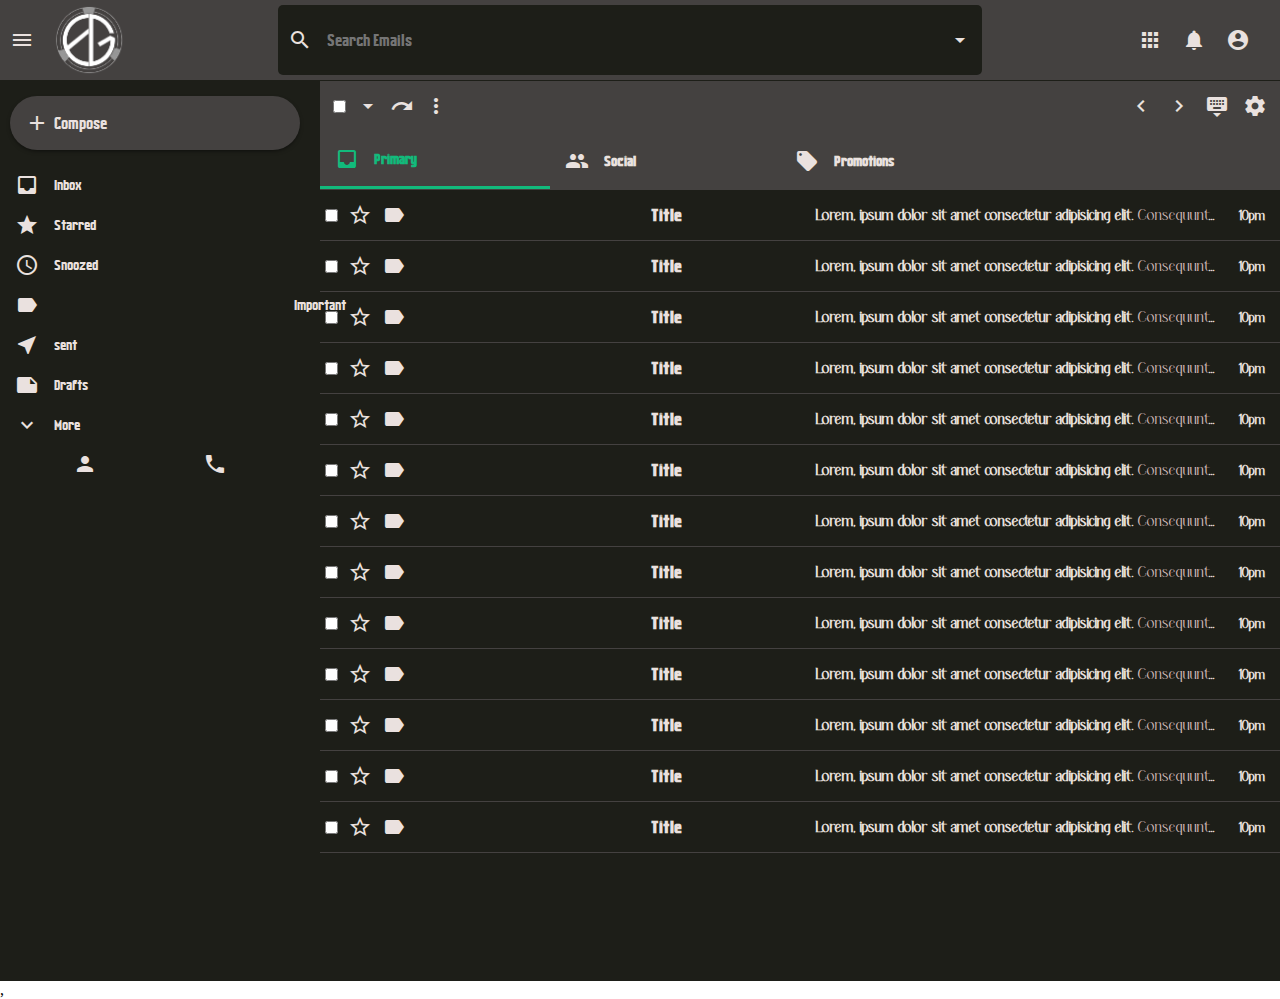
==== Email/index.html @ f1b2dd72 "Added all files" ====
<!DOCTYPE html>
<html lang="en">
<head>
    <meta charset="UTF-8">
    <meta name="viewport" content="width=device-width, initial-scale=1.0">
    <title>EG - Inbox</title>
    <link href="https://fonts.googleapis.com/icon?family=Material+Icons" rel="stylesheet">
    <link rel="stylesheet" href="./assets/css/style.css">
    <link rel="apple-touch-icon" sizes="180x180" href="./assets/img/apple-touch-icon.png">
    <link rel="icon" type="image/png" sizes="32x32" href="./assets/img//favicon-32x32.png">
    <link rel="icon" type="image/png" sizes="16x16" href="./assets/img//favicon-16x16.png">
    <link rel="manifest" href="./assets/img//site.webmanifest">
</head>
<body>
    <!-- Header Starts -->
    <div class="header">
        <div class="header_left">
            <span class="material-icons"> menu </span>
            <img src="./assets/img/logo-test.png" alt=""> 

        </div>
        <div class="header_middle">
            <span class="material-icons"> search </span>
            <input type="text" placeholder="Search Emails">
            <span class="material-icons"> arrow_drop_down </span>
        </div>
        <div class="header_right">
            <span class="material-icons"> apps </span>
            <span class="material-icons"> notifications </span>
            <span class="material-icons"> account_circle </span>
        </div>
    </div>
    <!-- Header Ends -->

    <!-- Main Body Starts-->
    <div class="main_body">
        <!-- Sidebar Starts -->
        <div class="sidebar">
            <buttton class="sidebar_compose"><span class="material-icons">add</span>compose</buttton>
            <div class="sidebarOption sidebarOption_active">
                <span class="material-icons">inbox</span>
                <h3>Inbox</h3>
            </div>
            <div class="sidebarOption sidebarOption">
                <span class="material-icons">star</span>
                <h3>Starred</h3>
            </div>
            <div class="sidebarOption sidebarOption">
                <span class="material-icons">access_time</span>
                <h3>Snoozed</h3>
            </div>
            <div class="sidebarOption sidebarOption">
                <span class="material-icons">label_important</span>
                <h3>Important</h3>
            </div>
            <div class="sidebarOption sidebarOption">
                <span class="material-icons">near_me</span>
                <h3>sent</h3>
            </div>
            <div class="sidebarOption sidebarOption">
                <span class="material-icons">note</span>
                <h3>Drafts</h3>
            </div>
            <div class="sidebarOption sidebarOption">
                <span class="material-icons">expand_more</span>
                <h3>More</h3>
            </div>
            <div class="sidebar_footer">
                <div class="sidebar_footerIcons">
                    <span class="material-icons">person</span>
                    <span class="material-icons">duo</span>
                    <span class="material-icons">phone</span>
                </div>
            </div>
        </div>

        <!-- Sidebar Ends -->

        <!-- Email List Starts -->
        <div class="emailList">
            <!-- Settings Starts -->
                <div class="emailList_settings">
                    <div class="emailList_settingsLeft">
                        <input type="checkbox">
                        <span class="material-icons"> arrow_drop_down </span>
                        <span class="material-icons"> redo </span>
                        <span class="material-icons"> more_vert </span>
                    </div>
                    <div class="emailList_settingsRight">
                        <span class="material-icons"> chevron_left </span>
                        <span class="material-icons"> chevron_right </span>
                        <span class="material-icons"> keyboard_hide </span>
                        <span class="material-icons"> settings </span>
                    </div>
                </div>
            <!-- Settings Ends -->
            <!-- Section Starts -->
        <div class="emailList_sections">
            <div class="section section_selected">
                <span class="material-icons "> inbox </span>
                <h4>Primary</h4>
            </div>
            <div class="section ">
                <span class="material-icons"> people </span>
                <h4>Social</h4>
            </div>
            <div class="section ">
                <span class="material-icons"> local_offer </span>
                <h4>Promotions</h4>
            </div>
        </div>
        <!-- Section Ends-->

        <!-- Email List Starts -->
        <div class="emailList_list">
            <div class="emailRow">
                
                <div class="emailRow_options">
                    <input type="checkbox" name="" id="">
                    <span class="material-icons"> star_border </span>
                    <span class="material-icons"> label_important </span>
                </div>
                <h3 class="emailRow_title welcome">Title</h3>

                <div class="emailRow_message">
                    <h4>Lorem, ipsum dolor sit amet consectetur adipisicing elit. <span class="emailRow_desc">
                        Consequuntur quos ipsa nihil non, voluptatem quasi quam sed voluptas magni explicabo nemo inventore debitis soluta temporibus, saepe, fugit iste similique? Ipsa?
                    </span></h4>
                </div>

                <p class="emailRow_time">10pm</p>
            </div>
            <div class="emailRow">
                <div class="emailRow_options">
                    <input type="checkbox" name="" id="">
                    <span class="material-icons"> star_border </span>
                    <span class="material-icons"> label_important </span>
                </div>
                <h3 class="emailRow_title">Title</h3>

                <div class="emailRow_message">
                    <h4>Lorem, ipsum dolor sit amet consectetur adipisicing elit. <span class="emailRow_desc">
                        Consequuntur quos ipsa nihil non, voluptatem quasi quam sed voluptas magni explicabo nemo inventore debitis soluta temporibus, saepe, fugit iste similique? Ipsa?
                    </span></h4>
                </div>

                <p class="emailRow_time">10pm</p>
            </div>
            <div class="emailRow">
                <div class="emailRow_options">
                    <input type="checkbox" name="" id="">
                    <span class="material-icons"> star_border </span>
                    <span class="material-icons"> label_important </span>
                </div>
                <h3 class="emailRow_title">Title</h3>

                <div class="emailRow_message">
                    <h4>Lorem, ipsum dolor sit amet consectetur adipisicing elit. <span class="emailRow_desc">
                        Consequuntur quos ipsa nihil non, voluptatem quasi quam sed voluptas magni explicabo nemo inventore debitis soluta temporibus, saepe, fugit iste similique? Ipsa?
                    </span></h4>
                </div>

                <p class="emailRow_time">10pm</p>
            </div>
            <div class="emailRow">
                <div class="emailRow_options">
                    <input type="checkbox" name="" id="">
                    <span class="material-icons"> star_border </span>
                    <span class="material-icons"> label_important </span>
                </div>
                <h3 class="emailRow_title">Title</h3>

                <div class="emailRow_message">
                    <h4>Lorem, ipsum dolor sit amet consectetur adipisicing elit. <span class="emailRow_desc">
                        Consequuntur quos ipsa nihil non, voluptatem quasi quam sed voluptas magni explicabo nemo inventore debitis soluta temporibus, saepe, fugit iste similique? Ipsa?
                    </span></h4>
                </div>

                <p class="emailRow_time">10pm</p>
            </div>
            <div class="emailRow">
                <div class="emailRow_options">
                    <input type="checkbox" name="" id="">
                    <span class="material-icons"> star_border </span>
                    <span class="material-icons"> label_important </span>
                </div>
                <h3 class="emailRow_title">Title</h3>

                <div class="emailRow_message">
                    <h4>Lorem, ipsum dolor sit amet consectetur adipisicing elit. <span class="emailRow_desc">
                        Consequuntur quos ipsa nihil non, voluptatem quasi quam sed voluptas magni explicabo nemo inventore debitis soluta temporibus, saepe, fugit iste similique? Ipsa?
                    </span></h4>
                </div>

                <p class="emailRow_time">10pm</p>
            </div>
            <div class="emailRow">
                <div class="emailRow_options">
                    <input type="checkbox" name="" id="">
                    <span class="material-icons"> star_border </span>
                    <span class="material-icons"> label_important </span>
                </div>
                <h3 class="emailRow_title">Title</h3>

                <div class="emailRow_message">
                    <h4>Lorem, ipsum dolor sit amet consectetur adipisicing elit. <span class="emailRow_desc">
                        Consequuntur quos ipsa nihil non, voluptatem quasi quam sed voluptas magni explicabo nemo inventore debitis soluta temporibus, saepe, fugit iste similique? Ipsa?
                    </span></h4>
                </div>

                <p class="emailRow_time">10pm</p>
            </div>
            <div class="emailRow">
                <div class="emailRow_options">
                    <input type="checkbox" name="" id="">
                    <span class="material-icons"> star_border </span>
                    <span class="material-icons"> label_important </span>
                </div>
                <h3 class="emailRow_title">Title</h3>

                <div class="emailRow_message">
                    <h4>Lorem, ipsum dolor sit amet consectetur adipisicing elit. <span class="emailRow_desc">
                        Consequuntur quos ipsa nihil non, voluptatem quasi quam sed voluptas magni explicabo nemo inventore debitis soluta temporibus, saepe, fugit iste similique? Ipsa?
                    </span></h4>
                </div>

                <p class="emailRow_time">10pm</p>
            </div>
            <div class="emailRow">
                <div class="emailRow_options">
                    <input type="checkbox" name="" id="">
                    <span class="material-icons"> star_border </span>
                    <span class="material-icons"> label_important </span>
                </div>
                <h3 class="emailRow_title">Title</h3>

                <div class="emailRow_message">
                    <h4>Lorem, ipsum dolor sit amet consectetur adipisicing elit. <span class="emailRow_desc">
                        Consequuntur quos ipsa nihil non, voluptatem quasi quam sed voluptas magni explicabo nemo inventore debitis soluta temporibus, saepe, fugit iste similique? Ipsa?
                    </span></h4>
                </div>

                <p class="emailRow_time">10pm</p>
            </div>
            <div class="emailRow">
                <div class="emailRow_options">
                    <input type="checkbox" name="" id="">
                    <span class="material-icons"> star_border </span>
                    <span class="material-icons"> label_important </span>
                </div>
                <h3 class="emailRow_title">Title</h3>

                <div class="emailRow_message">
                    <h4>Lorem, ipsum dolor sit amet consectetur adipisicing elit. <span class="emailRow_desc">
                        Consequuntur quos ipsa nihil non, voluptatem quasi quam sed voluptas magni explicabo nemo inventore debitis soluta temporibus, saepe, fugit iste similique? Ipsa?
                    </span></h4>
                </div>

                <p class="emailRow_time">10pm</p>
            </div>
            <div class="emailRow">
                <div class="emailRow_options">
                    <input type="checkbox" name="" id="">
                    <span class="material-icons"> star_border </span>
                    <span class="material-icons"> label_important </span>
                </div>
                <h3 class="emailRow_title">Title</h3>

                <div class="emailRow_message">
                    <h4>Lorem, ipsum dolor sit amet consectetur adipisicing elit. <span class="emailRow_desc">
                        Consequuntur quos ipsa nihil non, voluptatem quasi quam sed voluptas magni explicabo nemo inventore debitis soluta temporibus, saepe, fugit iste similique? Ipsa?
                    </span></h4>
                </div>

                <p class="emailRow_time">10pm</p>
            </div>
            <div class="emailRow">
                <div class="emailRow_options">
                    <input type="checkbox" name="" id="">
                    <span class="material-icons"> star_border </span>
                    <span class="material-icons"> label_important </span>
                </div>
                <h3 class="emailRow_title">Title</h3>

                <div class="emailRow_message">
                    <h4>Lorem, ipsum dolor sit amet consectetur adipisicing elit. <span class="emailRow_desc">
                        Consequuntur quos ipsa nihil non, voluptatem quasi quam sed voluptas magni explicabo nemo inventore debitis soluta temporibus, saepe, fugit iste similique? Ipsa?
                    </span></h4>
                </div>

                <p class="emailRow_time">10pm</p>
            </div>
            <div class="emailRow">
                <div class="emailRow_options">
                    <input type="checkbox" name="" id="">
                    <span class="material-icons"> star_border </span>
                    <span class="material-icons"> label_important </span>
                </div>
                <h3 class="emailRow_title">Title</h3>

                <div class="emailRow_message">
                    <h4>Lorem, ipsum dolor sit amet consectetur adipisicing elit. <span class="emailRow_desc">
                        Consequuntur quos ipsa nihil non, voluptatem quasi quam sed voluptas magni explicabo nemo inventore debitis soluta temporibus, saepe, fugit iste similique? Ipsa?
                    </span></h4>
                </div>

                <p class="emailRow_time">10pm</p>
            </div>
            <div class="emailRow">
                <div class="emailRow_options">
                    <input type="checkbox" name="" id="">
                    <span class="material-icons"> star_border </span>
                    <span class="material-icons"> label_important </span>
                </div>
                <h3 class="emailRow_title">Title</h3>

                <div class="emailRow_message">
                    <h4>Lorem, ipsum dolor sit amet consectetur adipisicing elit. <span class="emailRow_desc">
                        Consequuntur quos ipsa nihil non, voluptatem quasi quam sed voluptas magni explicabo nemo inventore debitis soluta temporibus, saepe, fugit iste similique? Ipsa?
                    </span></h4>
                </div>

                <p class="emailRow_time">10pm</p>
            </div>
        </div>
        <div class="welcome_email hidden">
            <div class="emailRow_optionsopen">
                <a href="./index.html"><span class="material-icons" > chevron_left </span></a>
                <span class="material-icons"> report </span>
                <span class="material-icons"> delete </span>
                <span class="border"> | </span>
                <span class="material-icons"> mark_email_unread </span>
                <span class="material-icons"> schedule </span>
                <span class="material-icons"> add_task </span>
                <span class="border"> | </span>
                <span class="material-icons"> drive_file_move </span>
                <span class="material-icons"> label </span>
                <span class="material-icons"> more_vert </span>
            </div>
            <div class="email_body">
                <div class="emailer">
                    <img src="./assets/img/logo-test.png" alt="" class="emailer_img">
                    <h2 class="emailer_name"> Iman Jeppesen </h2>
                    <p class="emailer_email">ij@edensgate.co.uk</p>
                </div>
                <h1 class="email_title">Welcome to the team!</h1>
                <p class="email_text">Hey new guy! <br><br>
                    Just wanted to personally invite you to the Edens Gate team, I'm Iman, Co-CEO of Edens Gate. <br>
                    I'm sure you'll do well in your new position here with the sales team, thats all, good luck!
                </p>
                
    
            </div>
        </div>
        
        <!-- Email List Ends -->
        </div>
        
        
        <!-- Email List Endss -->
    </div>
    <!-- Main Body Ends -->
</body>

,<script src="./assets/js/script.js"></script>
</html>
---- Email/assets/css/style.css ----
@font-face {
    font-family: Feedback;
    src: url(../fonts/FeedBackdafon.otf);
}

@font-face {
    font-family: Cubadak;
    src: url(../fonts/Cubadak.ttf);
}

p {
    font-family: Cubadak;
}

h1 {
    font-family: Feedback;
}

* {
    margin: 0;
    padding: 0;
}

/*  Header */
.header_left img {
    object-fit: contain;
    height: 80px;
    margin-left: 5px;
}

.header {
    display: flex;
    align-items: center;
    justify-content: space-between;
    border-bottom: 1px solid #1D1E18;
    background-color: #444140;
}

.header_left {
    display: flex;
    align-items: center;
}

.header_left span {
    padding: 10px;
    cursor: pointer;
}

.header_middle {
    display: flex;
    flex: 0.7;
    align-items: center;
    background-color: #1D1E18;
    padding: 10px;
    border-radius: 5px;
}

.material-icons {
    color: #EAE1DF;
}

.header_middle input {
    border: none;
    width: 100%;
    padding: 10px;
    outline: none;
    font-size: medium;
    background-color: transparent;
    font-family: Cubadak;
}

.header_right {
    display: flex;
    padding-right: 20px;
}

.header_right span {
    padding: 10px;
    cursor: pointer;
}
/* Header Ends */
/* Sidebar */
.sidebar {
    flex: 0.3;
    max-width: 300px;
    padding-right: 20px;
    font-family: Cubadak;
}

.sidebar_compose {
    margin-top: 15px;
    margin-left: 10px;
    margin-bottom: 15px;
    text-transform: capitalize;
    color: #EAE1DF;
    padding: 15px;
    border-radius: 30px;
    background-color: #444140;
    display: flex;
    align-items: center;
    cursor: pointer;
    outline: none;
    border: none;
    box-shadow: 0px 2px 5px -2px rgba(0, 0, 0, .75);
}

.sidebar_compose span {
    margin-right: 5px;
}

.sidebarOption {
    display: flex;
    align-items: center;
    height: 40px;
    padding: 0px 10px;
    border-top-right-radius: 20px;
    border-bottom-right-radius: 20px;
    cursor: pointer;
    color: #EAE1DF;
}

.sidebarOption .material-icons {
    padding: 5px;
}

.sidebarOption h3 {
    flex: 1;
    margin-left: 10px;
    font-size: 14px;
    font-weight: 400;
}

.sidebarOption:hover,
.sidebarOption:hover h3,
.sidebarOption:hover .material-icons,
.sidebarOption_active,
.sidebarOption_active h3,
.sidebarOption_active .material-icons,
{
    background-color: #444140;
    color: #12BA7C;
    font-weight: 800;
}

.sidebar_footer {
    display: flex;
    justify-content: center;
}

.sidebar_footerIcons .material-icons {
    margin: 7px;
    cursor: pointer;
}

/* main body */
.main_body {
    display: flex;
    height: 100vh;
    background-color: #1D1E18;
}

body {
    height: 100vh;
    overflow-y: hidden;
}

/* email list */
.emailList {
    flex: 1;
    overflow: scroll;
    position: relative;
}

.emailList_settings {
    position: sticky;
    top: 0;
    display: flex;
    justify-content: space-between;
    border-bottom: 1px solid #444140;
    background-color: #444140;
    z-index: 999;
    padding: 8px;
}

.emailList_settingsLeft {
    display: flex;
    align-items: center;
}

.emailList_settings .material-icons {
    margin: 5px;
    cursor: pointer;
}

.section {
    display: flex;
    align-items: center;
    border-bottom-width: 2px;
    padding: 15px;
    min-width: 200px;
    cursor: pointer;
    color: #EAE1DF;
    border-width: 0;
    font-family: Cubadak;
}

.emailList_sections {
    position: sticky;
    top: 0;
    display: flex;
    background-color: #444140;
    border-bottom: #444140;
    border-bottom: 1px solid #444140;
    z-index: 999;
}

.section_selected {
    background-color: #444140;
    border-width: 3px;
    color: #12BA7C;
    border-bottom: 3px solid #12BA7C;
}

.section_selected .material-icons {
    color: #12BA7C;
}

.section:hover {
    background-color: #1D1E18;
    border-width: 3px;
}

.section h4 {
    font-size: 14px;
    margin-left: 15px;
}

.emailRow_options {
    display: flex;
    align-items: center;
}

.emailRow_options .material-icons, input {
    margin: 5px;
}

.emailRow {
    display: flex;
    align-items: center;
    height: 50px;
    border-bottom: 1px solid #444140;
    cursor: pointer;
    z-index: 999;

}

.emailRow:hover {
    border-top: 1px solid #444140;
    box-shadow: 0 4px 4px -2px rgba(0, 0, 0, .24);
}

.emailRow_message {
    display: flex;
    flex: .8;
    align-items: center;
    font-size: 17px;
    color: #EAE1DF;
    font-family: Feedback;
}

.emailRow_message h4 {
    width: 400px;
    white-space: nowrap;
    overflow: hidden;
    text-overflow: ellipsis;
    padding-left: 5px;
    padding-right: 5px;
    color: #EAE1DF;
    font-family: Feedback;
}

.emailRow_title {
    font-size: 17px;
    flex: .3;
    color: #EAE1DF;
    font-family: Cubadak;
}

.emailRow_time {
    padding-right: 15px;
    font-size: 15px;
    font-weight: bold;
    color: #EAE1DF;
    font-family: Feedback;
}

.emailRow_desc {
    font-weight: 400;
    color: #D1BBB9;
}

.emailRow_optionsopen .material-icons {
    padding-left: 40px;
    color: #EAE1DF;
}

.emailRow_optionsopen .border {
    padding-left: 40px;
    color: #EAE1DF;
    font-size: 25px;
    opacity: 50%;
}

.emailRow_optionsopen .material-icons:hover {
    color: #12BA7C;
    cursor: pointer;
}


.emailRow_optionsopen {
    display: flex;
    align-items: center;
    height: 50px;
    border: 1px solid #1D1E18;
    background-color: #1D1E18;
    border-radius: 10px;
    z-index: 999;
    overflow: hidden;
    max-width: 99%;
}

.email_body {
    align-items: center;
    align-content: center;
    min-height: 500px;
    max-width: 99%;
    max-height: 1500px;
    border: 1px solid #1D1E18;
    background-color: #1d1e18bb;
    border-radius: 10px;
    z-index: 999;
    color: #EAE1DF;
}

.email_title {
    font-size: 50px;
    font-family: Cubadak;
    padding-left: 20px;
    padding-bottom: 30px;
    padding-top: 20px;
}

.email_text {
    font-family: Feedback;
    font-size: 25px;
    padding-left: 20px;
    padding-bottom: 20px;
    
}

.emailer {
    align-items: center;
    display: flex;
    border: 1px solid #444140;
    background-color: #44414050;
    width: fit-content;
    border-radius: 20px;
    padding-left: 10px;
    padding-right: 10px;
}

.emailer_email {
    padding-left: 10px;
    padding-top: 2px;
}

.emailer_img {
    width: 50px;
}

.hidden {
    display: none;
}

.welcome {
    opacity: 1;
}
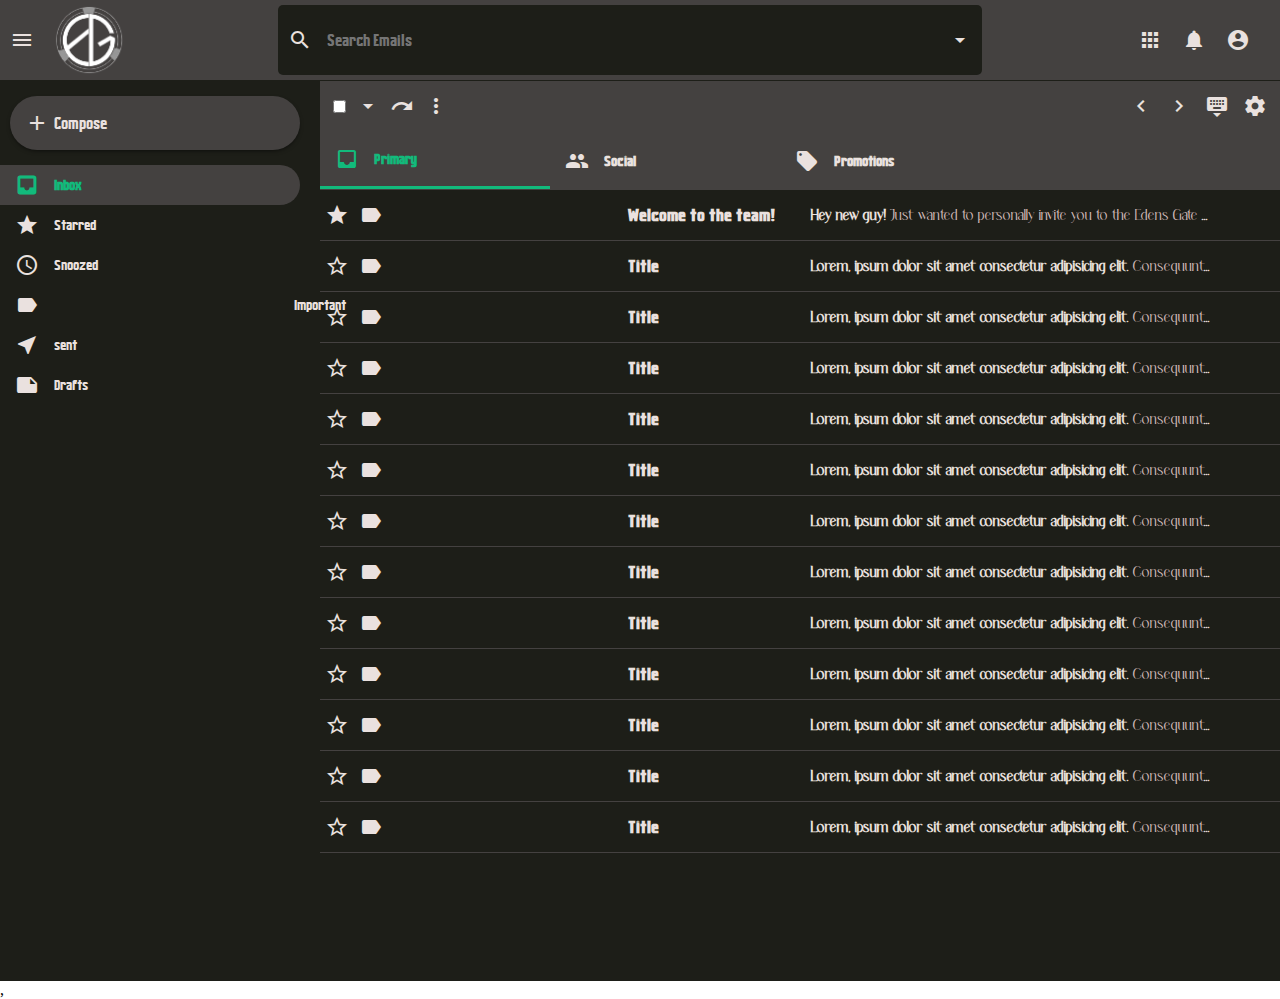
==== commit c4a61569: "Email overhaul with emails and tags functioning" ====
--- a/Email/index.html
+++ b/Email/index.html
@@ -37,40 +37,29 @@
         <!-- Sidebar Starts -->
         <div class="sidebar">
             <buttton class="sidebar_compose"><span class="material-icons">add</span>compose</buttton>
-            <div class="sidebarOption sidebarOption_active">
+            <div class="sidebarOption sidebarOption_active sidebarInbox">
                 <span class="material-icons">inbox</span>
                 <h3>Inbox</h3>
             </div>
-            <div class="sidebarOption sidebarOption">
+            <div class="sidebarOption sidebarOption sidebarStarred">
                 <span class="material-icons">star</span>
                 <h3>Starred</h3>
             </div>
-            <div class="sidebarOption sidebarOption">
+            <div class="sidebarOption sidebarOption sidebarSnoozed">
                 <span class="material-icons">access_time</span>
                 <h3>Snoozed</h3>
             </div>
-            <div class="sidebarOption sidebarOption">
+            <div class="sidebarOption sidebarOption sidebarImportant">
                 <span class="material-icons">label_important</span>
                 <h3>Important</h3>
             </div>
-            <div class="sidebarOption sidebarOption">
+            <div class="sidebarOption sidebarOption sidebarSent">
                 <span class="material-icons">near_me</span>
                 <h3>sent</h3>
             </div>
-            <div class="sidebarOption sidebarOption">
+            <div class="sidebarOption sidebarOption sidebarDrafts">
                 <span class="material-icons">note</span>
                 <h3>Drafts</h3>
-            </div>
-            <div class="sidebarOption sidebarOption">
-                <span class="material-icons">expand_more</span>
-                <h3>More</h3>
-            </div>
-            <div class="sidebar_footer">
-                <div class="sidebar_footerIcons">
-                    <span class="material-icons">person</span>
-                    <span class="material-icons">duo</span>
-                    <span class="material-icons">phone</span>
-                </div>
             </div>
         </div>
 
@@ -113,217 +102,191 @@
 
         <!-- Email List Starts -->
         <div class="emailList_list">
-            <div class="emailRow">
+            <div class="emailRow welcome important starred">
                 
                 <div class="emailRow_options">
-                    <input type="checkbox" name="" id="">
-                    <span class="material-icons"> star_border </span>
-                    <span class="material-icons"> label_important </span>
-                </div>
-                <h3 class="emailRow_title welcome">Title</h3>
-
-                <div class="emailRow_message">
-                    <h4>Lorem, ipsum dolor sit amet consectetur adipisicing elit. <span class="emailRow_desc">
-                        Consequuntur quos ipsa nihil non, voluptatem quasi quam sed voluptas magni explicabo nemo inventore debitis soluta temporibus, saepe, fugit iste similique? Ipsa?
-                    </span></h4>
-                </div>
-
-                <p class="emailRow_time">10pm</p>
-            </div>
-            <div class="emailRow">
-                <div class="emailRow_options">
-                    <input type="checkbox" name="" id="">
-                    <span class="material-icons"> star_border </span>
-                    <span class="material-icons"> label_important </span>
-                </div>
-                <h3 class="emailRow_title">Title</h3>
-
-                <div class="emailRow_message">
-                    <h4>Lorem, ipsum dolor sit amet consectetur adipisicing elit. <span class="emailRow_desc">
-                        Consequuntur quos ipsa nihil non, voluptatem quasi quam sed voluptas magni explicabo nemo inventore debitis soluta temporibus, saepe, fugit iste similique? Ipsa?
-                    </span></h4>
-                </div>
-
-                <p class="emailRow_time">10pm</p>
-            </div>
-            <div class="emailRow">
-                <div class="emailRow_options">
-                    <input type="checkbox" name="" id="">
-                    <span class="material-icons"> star_border </span>
-                    <span class="material-icons"> label_important </span>
-                </div>
-                <h3 class="emailRow_title">Title</h3>
-
-                <div class="emailRow_message">
-                    <h4>Lorem, ipsum dolor sit amet consectetur adipisicing elit. <span class="emailRow_desc">
-                        Consequuntur quos ipsa nihil non, voluptatem quasi quam sed voluptas magni explicabo nemo inventore debitis soluta temporibus, saepe, fugit iste similique? Ipsa?
-                    </span></h4>
-                </div>
-
-                <p class="emailRow_time">10pm</p>
-            </div>
-            <div class="emailRow">
-                <div class="emailRow_options">
-                    <input type="checkbox" name="" id="">
-                    <span class="material-icons"> star_border </span>
-                    <span class="material-icons"> label_important </span>
-                </div>
-                <h3 class="emailRow_title">Title</h3>
-
-                <div class="emailRow_message">
-                    <h4>Lorem, ipsum dolor sit amet consectetur adipisicing elit. <span class="emailRow_desc">
-                        Consequuntur quos ipsa nihil non, voluptatem quasi quam sed voluptas magni explicabo nemo inventore debitis soluta temporibus, saepe, fugit iste similique? Ipsa?
-                    </span></h4>
-                </div>
-
-                <p class="emailRow_time">10pm</p>
-            </div>
-            <div class="emailRow">
-                <div class="emailRow_options">
-                    <input type="checkbox" name="" id="">
-                    <span class="material-icons"> star_border </span>
-                    <span class="material-icons"> label_important </span>
-                </div>
-                <h3 class="emailRow_title">Title</h3>
-
-                <div class="emailRow_message">
-                    <h4>Lorem, ipsum dolor sit amet consectetur adipisicing elit. <span class="emailRow_desc">
-                        Consequuntur quos ipsa nihil non, voluptatem quasi quam sed voluptas magni explicabo nemo inventore debitis soluta temporibus, saepe, fugit iste similique? Ipsa?
-                    </span></h4>
-                </div>
-
-                <p class="emailRow_time">10pm</p>
-            </div>
-            <div class="emailRow">
-                <div class="emailRow_options">
-                    <input type="checkbox" name="" id="">
-                    <span class="material-icons"> star_border </span>
-                    <span class="material-icons"> label_important </span>
-                </div>
-                <h3 class="emailRow_title">Title</h3>
-
-                <div class="emailRow_message">
-                    <h4>Lorem, ipsum dolor sit amet consectetur adipisicing elit. <span class="emailRow_desc">
-                        Consequuntur quos ipsa nihil non, voluptatem quasi quam sed voluptas magni explicabo nemo inventore debitis soluta temporibus, saepe, fugit iste similique? Ipsa?
-                    </span></h4>
-                </div>
-
-                <p class="emailRow_time">10pm</p>
-            </div>
-            <div class="emailRow">
-                <div class="emailRow_options">
-                    <input type="checkbox" name="" id="">
-                    <span class="material-icons"> star_border </span>
-                    <span class="material-icons"> label_important </span>
-                </div>
-                <h3 class="emailRow_title">Title</h3>
-
-                <div class="emailRow_message">
-                    <h4>Lorem, ipsum dolor sit amet consectetur adipisicing elit. <span class="emailRow_desc">
-                        Consequuntur quos ipsa nihil non, voluptatem quasi quam sed voluptas magni explicabo nemo inventore debitis soluta temporibus, saepe, fugit iste similique? Ipsa?
-                    </span></h4>
-                </div>
-
-                <p class="emailRow_time">10pm</p>
-            </div>
-            <div class="emailRow">
-                <div class="emailRow_options">
-                    <input type="checkbox" name="" id="">
-                    <span class="material-icons"> star_border </span>
-                    <span class="material-icons"> label_important </span>
-                </div>
-                <h3 class="emailRow_title">Title</h3>
-
-                <div class="emailRow_message">
-                    <h4>Lorem, ipsum dolor sit amet consectetur adipisicing elit. <span class="emailRow_desc">
-                        Consequuntur quos ipsa nihil non, voluptatem quasi quam sed voluptas magni explicabo nemo inventore debitis soluta temporibus, saepe, fugit iste similique? Ipsa?
-                    </span></h4>
-                </div>
-
-                <p class="emailRow_time">10pm</p>
-            </div>
-            <div class="emailRow">
-                <div class="emailRow_options">
-                    <input type="checkbox" name="" id="">
-                    <span class="material-icons"> star_border </span>
-                    <span class="material-icons"> label_important </span>
-                </div>
-                <h3 class="emailRow_title">Title</h3>
-
-                <div class="emailRow_message">
-                    <h4>Lorem, ipsum dolor sit amet consectetur adipisicing elit. <span class="emailRow_desc">
-                        Consequuntur quos ipsa nihil non, voluptatem quasi quam sed voluptas magni explicabo nemo inventore debitis soluta temporibus, saepe, fugit iste similique? Ipsa?
-                    </span></h4>
-                </div>
-
-                <p class="emailRow_time">10pm</p>
-            </div>
-            <div class="emailRow">
-                <div class="emailRow_options">
-                    <input type="checkbox" name="" id="">
-                    <span class="material-icons"> star_border </span>
-                    <span class="material-icons"> label_important </span>
-                </div>
-                <h3 class="emailRow_title">Title</h3>
-
-                <div class="emailRow_message">
-                    <h4>Lorem, ipsum dolor sit amet consectetur adipisicing elit. <span class="emailRow_desc">
-                        Consequuntur quos ipsa nihil non, voluptatem quasi quam sed voluptas magni explicabo nemo inventore debitis soluta temporibus, saepe, fugit iste similique? Ipsa?
-                    </span></h4>
-                </div>
-
-                <p class="emailRow_time">10pm</p>
-            </div>
-            <div class="emailRow">
-                <div class="emailRow_options">
-                    <input type="checkbox" name="" id="">
-                    <span class="material-icons"> star_border </span>
-                    <span class="material-icons"> label_important </span>
-                </div>
-                <h3 class="emailRow_title">Title</h3>
-
-                <div class="emailRow_message">
-                    <h4>Lorem, ipsum dolor sit amet consectetur adipisicing elit. <span class="emailRow_desc">
-                        Consequuntur quos ipsa nihil non, voluptatem quasi quam sed voluptas magni explicabo nemo inventore debitis soluta temporibus, saepe, fugit iste similique? Ipsa?
-                    </span></h4>
-                </div>
-
-                <p class="emailRow_time">10pm</p>
-            </div>
-            <div class="emailRow">
-                <div class="emailRow_options">
-                    <input type="checkbox" name="" id="">
-                    <span class="material-icons"> star_border </span>
-                    <span class="material-icons"> label_important </span>
-                </div>
-                <h3 class="emailRow_title">Title</h3>
-
-                <div class="emailRow_message">
-                    <h4>Lorem, ipsum dolor sit amet consectetur adipisicing elit. <span class="emailRow_desc">
-                        Consequuntur quos ipsa nihil non, voluptatem quasi quam sed voluptas magni explicabo nemo inventore debitis soluta temporibus, saepe, fugit iste similique? Ipsa?
-                    </span></h4>
-                </div>
-
-                <p class="emailRow_time">10pm</p>
-            </div>
-            <div class="emailRow">
-                <div class="emailRow_options">
-                    <input type="checkbox" name="" id="">
-                    <span class="material-icons"> star_border </span>
-                    <span class="material-icons"> label_important </span>
-                </div>
-                <h3 class="emailRow_title">Title</h3>
-
-                <div class="emailRow_message">
-                    <h4>Lorem, ipsum dolor sit amet consectetur adipisicing elit. <span class="emailRow_desc">
-                        Consequuntur quos ipsa nihil non, voluptatem quasi quam sed voluptas magni explicabo nemo inventore debitis soluta temporibus, saepe, fugit iste similique? Ipsa?
-                    </span></h4>
-                </div>
-
-                <p class="emailRow_time">10pm</p>
-            </div>
-        </div>
-        <div class="welcome_email hidden">
+                    <span class="material-icons"> star </span>
+                    <span class="material-icons"> label_important </span>
+                </div>
+                <h3 class="emailRow_title ">Welcome to the team!</h3>
+
+                <div class="emailRow_message">
+                    <h4>Hey new guy!<span class="emailRow_desc">
+                        Just wanted to personally invite you to the Edens Gate team, I'm Iman, Co-CEO of Edens Gate. I'm sure you'll do well in your new position here with the sales team, thats all, good luck!
+                    </span></h4>
+                </div>
+
+            </div>
+            <div class="emailRow">
+                <div class="emailRow_options">
+                    <span class="material-icons"> star_border </span>
+                    <span class="material-icons"> label_important </span>
+                </div>
+                <h3 class="emailRow_title">Title</h3>
+
+                <div class="emailRow_message">
+                    <h4>Lorem, ipsum dolor sit amet consectetur adipisicing elit. <span class="emailRow_desc">
+                        Consequuntur quos ipsa nihil non, voluptatem quasi quam sed voluptas magni explicabo nemo inventore debitis soluta temporibus, saepe, fugit iste similique? Ipsa?
+                    </span></h4>
+                </div>
+
+            </div>
+            <div class="emailRow">
+                <div class="emailRow_options">
+                    <span class="material-icons"> star_border </span>
+                    <span class="material-icons"> label_important </span>
+                </div>
+                <h3 class="emailRow_title">Title</h3>
+
+                <div class="emailRow_message">
+                    <h4>Lorem, ipsum dolor sit amet consectetur adipisicing elit. <span class="emailRow_desc">
+                        Consequuntur quos ipsa nihil non, voluptatem quasi quam sed voluptas magni explicabo nemo inventore debitis soluta temporibus, saepe, fugit iste similique? Ipsa?
+                    </span></h4>
+                </div>
+
+            </div>
+            <div class="emailRow">
+                <div class="emailRow_options">
+                    <span class="material-icons"> star_border </span>
+                    <span class="material-icons"> label_important </span>
+                </div>
+                <h3 class="emailRow_title">Title</h3>
+
+                <div class="emailRow_message">
+                    <h4>Lorem, ipsum dolor sit amet consectetur adipisicing elit. <span class="emailRow_desc">
+                        Consequuntur quos ipsa nihil non, voluptatem quasi quam sed voluptas magni explicabo nemo inventore debitis soluta temporibus, saepe, fugit iste similique? Ipsa?
+                    </span></h4>
+                </div>
+
+            </div>
+            <div class="emailRow">
+                <div class="emailRow_options">
+                    <span class="material-icons"> star_border </span>
+                    <span class="material-icons"> label_important </span>
+                </div>
+                <h3 class="emailRow_title">Title</h3>
+
+                <div class="emailRow_message">
+                    <h4>Lorem, ipsum dolor sit amet consectetur adipisicing elit. <span class="emailRow_desc">
+                        Consequuntur quos ipsa nihil non, voluptatem quasi quam sed voluptas magni explicabo nemo inventore debitis soluta temporibus, saepe, fugit iste similique? Ipsa?
+                    </span></h4>
+                </div>
+
+            </div>
+            <div class="emailRow">
+                <div class="emailRow_options">
+                    <span class="material-icons"> star_border </span>
+                    <span class="material-icons"> label_important </span>
+                </div>
+                <h3 class="emailRow_title">Title</h3>
+
+                <div class="emailRow_message">
+                    <h4>Lorem, ipsum dolor sit amet consectetur adipisicing elit. <span class="emailRow_desc">
+                        Consequuntur quos ipsa nihil non, voluptatem quasi quam sed voluptas magni explicabo nemo inventore debitis soluta temporibus, saepe, fugit iste similique? Ipsa?
+                    </span></h4>
+                </div>
+
+            </div>
+            <div class="emailRow">
+                <div class="emailRow_options">
+                    <span class="material-icons"> star_border </span>
+                    <span class="material-icons"> label_important </span>
+                </div>
+                <h3 class="emailRow_title">Title</h3>
+
+                <div class="emailRow_message">
+                    <h4>Lorem, ipsum dolor sit amet consectetur adipisicing elit. <span class="emailRow_desc">
+                        Consequuntur quos ipsa nihil non, voluptatem quasi quam sed voluptas magni explicabo nemo inventore debitis soluta temporibus, saepe, fugit iste similique? Ipsa?
+                    </span></h4>
+                </div>
+
+            </div>
+            <div class="emailRow">
+                <div class="emailRow_options">
+                    <span class="material-icons"> star_border </span>
+                    <span class="material-icons"> label_important </span>
+                </div>
+                <h3 class="emailRow_title">Title</h3>
+
+                <div class="emailRow_message">
+                    <h4>Lorem, ipsum dolor sit amet consectetur adipisicing elit. <span class="emailRow_desc">
+                        Consequuntur quos ipsa nihil non, voluptatem quasi quam sed voluptas magni explicabo nemo inventore debitis soluta temporibus, saepe, fugit iste similique? Ipsa?
+                    </span></h4>
+                </div>
+
+            </div>
+            <div class="emailRow">
+                <div class="emailRow_options">
+                    <span class="material-icons"> star_border </span>
+                    <span class="material-icons"> label_important </span>
+                </div>
+                <h3 class="emailRow_title">Title</h3>
+
+                <div class="emailRow_message">
+                    <h4>Lorem, ipsum dolor sit amet consectetur adipisicing elit. <span class="emailRow_desc">
+                        Consequuntur quos ipsa nihil non, voluptatem quasi quam sed voluptas magni explicabo nemo inventore debitis soluta temporibus, saepe, fugit iste similique? Ipsa?
+                    </span></h4>
+                </div>
+
+            </div>
+            <div class="emailRow">
+                <div class="emailRow_options">
+                    <span class="material-icons"> star_border </span>
+                    <span class="material-icons"> label_important </span>
+                </div>
+                <h3 class="emailRow_title">Title</h3>
+
+                <div class="emailRow_message">
+                    <h4>Lorem, ipsum dolor sit amet consectetur adipisicing elit. <span class="emailRow_desc">
+                        Consequuntur quos ipsa nihil non, voluptatem quasi quam sed voluptas magni explicabo nemo inventore debitis soluta temporibus, saepe, fugit iste similique? Ipsa?
+                    </span></h4>
+                </div>
+
+            </div>
+            <div class="emailRow">
+                <div class="emailRow_options">
+                    <span class="material-icons"> star_border </span>
+                    <span class="material-icons"> label_important </span>
+                </div>
+                <h3 class="emailRow_title">Title</h3>
+
+                <div class="emailRow_message">
+                    <h4>Lorem, ipsum dolor sit amet consectetur adipisicing elit. <span class="emailRow_desc">
+                        Consequuntur quos ipsa nihil non, voluptatem quasi quam sed voluptas magni explicabo nemo inventore debitis soluta temporibus, saepe, fugit iste similique? Ipsa?
+                    </span></h4>
+                </div>
+
+            </div>
+            <div class="emailRow">
+                <div class="emailRow_options">
+                    <span class="material-icons"> star_border </span>
+                    <span class="material-icons"> label_important </span>
+                </div>
+                <h3 class="emailRow_title">Title</h3>
+
+                <div class="emailRow_message">
+                    <h4>Lorem, ipsum dolor sit amet consectetur adipisicing elit. <span class="emailRow_desc">
+                        Consequuntur quos ipsa nihil non, voluptatem quasi quam sed voluptas magni explicabo nemo inventore debitis soluta temporibus, saepe, fugit iste similique? Ipsa?
+                    </span></h4>
+                </div>
+
+            </div>
+            <div class="emailRow">
+                <div class="emailRow_options">
+                    <span class="material-icons"> star_border </span>
+                    <span class="material-icons"> label_important </span>
+                </div>
+                <h3 class="emailRow_title">Title</h3>
+
+                <div class="emailRow_message">
+                    <h4>Lorem, ipsum dolor sit amet consectetur adipisicing elit. <span class="emailRow_desc">
+                        Consequuntur quos ipsa nihil non, voluptatem quasi quam sed voluptas magni explicabo nemo inventore debitis soluta temporibus, saepe, fugit iste similique? Ipsa?
+                    </span></h4>
+                </div>
+
+            </div>
+        </div>
+        <div class="welcome_email emailPage hidden">
             <div class="emailRow_optionsopen">
                 <a href="./index.html"><span class="material-icons" > chevron_left </span></a>
                 <span class="material-icons"> report </span>
--- a/Email/assets/css/style.css
+++ b/Email/assets/css/style.css
@@ -135,8 +135,7 @@
 .sidebarOption:hover .material-icons,
 .sidebarOption_active,
 .sidebarOption_active h3,
-.sidebarOption_active .material-icons,
-{
+.sidebarOption_active .material-icons {
     background-color: #444140;
     color: #12BA7C;
     font-weight: 800;
@@ -381,7 +380,3 @@
 .hidden {
     display: none;
 }
-
-.welcome {
-    opacity: 1;
-}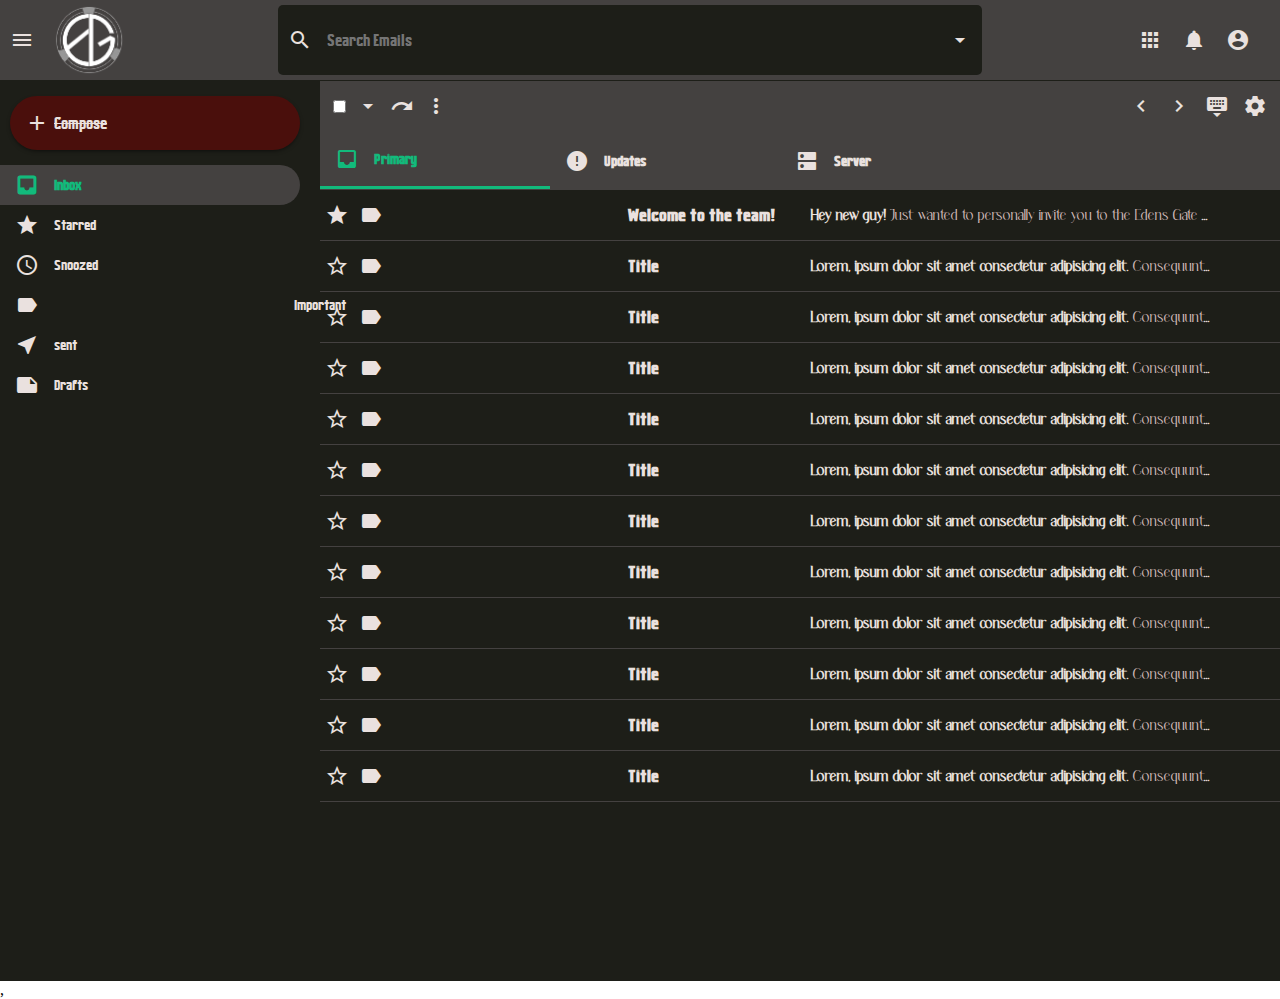
==== commit e949f688: "Edited looks" ====
--- a/Email/index.html
+++ b/Email/index.html
@@ -36,7 +36,7 @@
     <div class="main_body">
         <!-- Sidebar Starts -->
         <div class="sidebar">
-            <buttton class="sidebar_compose"><span class="material-icons">add</span>compose</buttton>
+            <buttton class="sidebar_compose" title="Servers Currently Unavailable"><span class="material-icons">add</span><s>compose</s></buttton>
             <div class="sidebarOption sidebarOption_active sidebarInbox">
                 <span class="material-icons">inbox</span>
                 <h3>Inbox</h3>
@@ -85,17 +85,17 @@
             <!-- Settings Ends -->
             <!-- Section Starts -->
         <div class="emailList_sections">
-            <div class="section section_selected">
+            <div class="section primary section_selected">
                 <span class="material-icons "> inbox </span>
                 <h4>Primary</h4>
             </div>
-            <div class="section ">
-                <span class="material-icons"> people </span>
-                <h4>Social</h4>
-            </div>
-            <div class="section ">
-                <span class="material-icons"> local_offer </span>
-                <h4>Promotions</h4>
+            <div class="section updates">
+                <span class="material-icons"> error </span>
+                <h4>Updates</h4>
+            </div>
+            <div class="section server">
+                <span class="material-icons"> dns </span>
+                <h4>Server</h4>
             </div>
         </div>
         <!-- Section Ends-->
@@ -117,12 +117,12 @@
                 </div>
 
             </div>
-            <div class="emailRow">
-                <div class="emailRow_options">
-                    <span class="material-icons"> star_border </span>
-                    <span class="material-icons"> label_important </span>
-                </div>
-                <h3 class="emailRow_title">Title</h3>
+            <div class="emailRow sent">
+                <div class="emailRow_options">
+                    <span class="material-icons"> star_border </span>
+                    <span class="material-icons"> label_important </span>
+                </div>
+                <h3 class="emailRow_title">hidden</h3>
 
                 <div class="emailRow_message">
                     <h4>Lorem, ipsum dolor sit amet consectetur adipisicing elit. <span class="emailRow_desc">
--- a/Email/assets/css/style.css
+++ b/Email/assets/css/style.css
@@ -95,10 +95,10 @@
     color: #EAE1DF;
     padding: 15px;
     border-radius: 30px;
-    background-color: #444140;
-    display: flex;
-    align-items: center;
-    cursor: pointer;
+    background: rgba(119, 0, 0, .5);
+    display: flex;
+    align-items: center;
+    cursor:not-allowed;
     outline: none;
     border: none;
     box-shadow: 0px 2px 5px -2px rgba(0, 0, 0, .75);
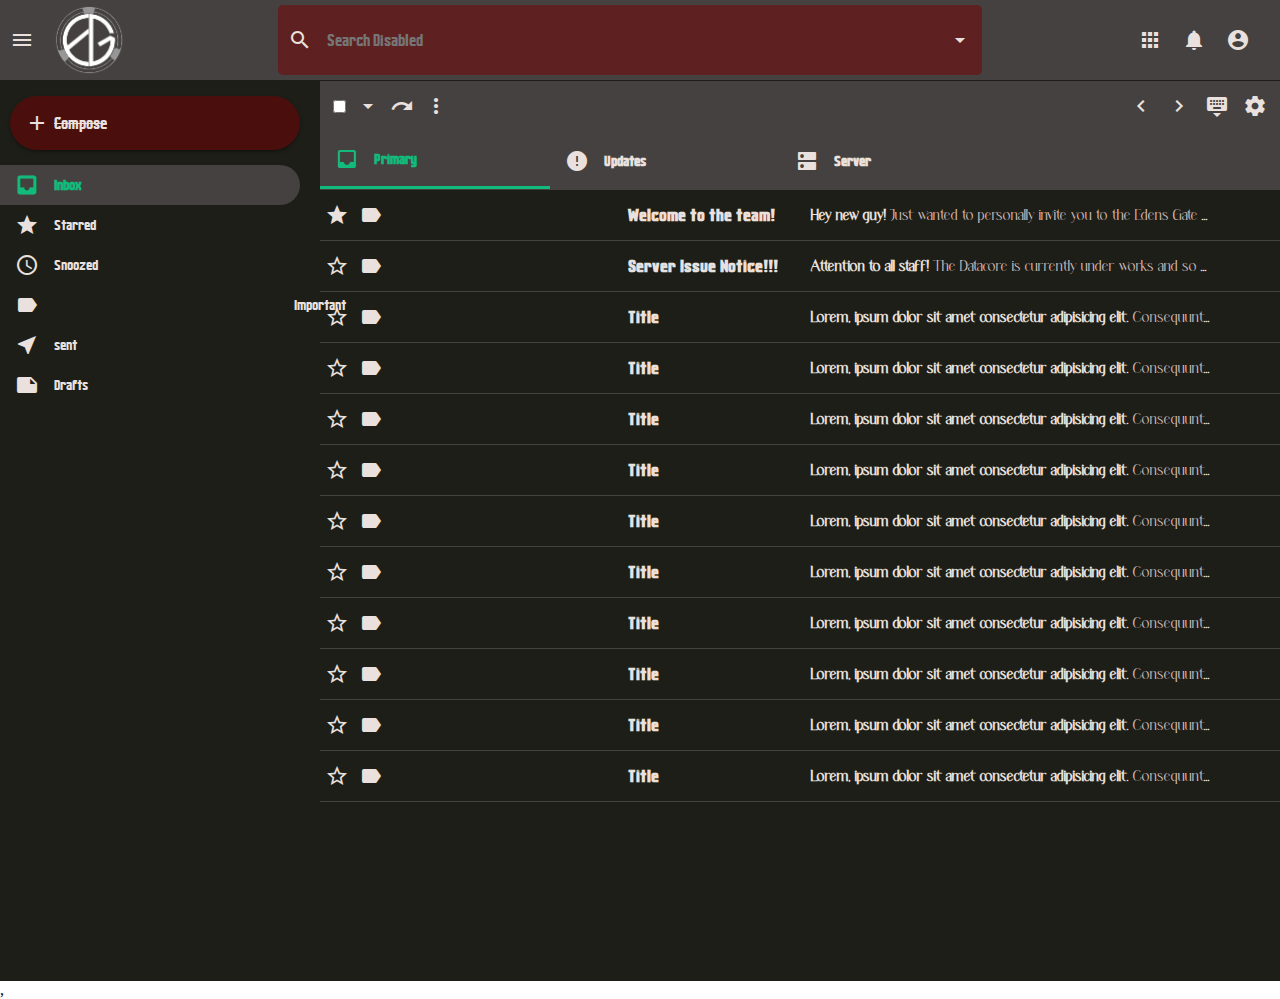
==== commit a7ca251c: "changed staff/partner and updated email system" ====
--- a/Email/index.html
+++ b/Email/index.html
@@ -21,7 +21,7 @@
         </div>
         <div class="header_middle">
             <span class="material-icons"> search </span>
-            <input type="text" placeholder="Search Emails">
+            <input type="text" placeholder="Search Disabled">
             <span class="material-icons"> arrow_drop_down </span>
         </div>
         <div class="header_right">
@@ -120,7 +120,6 @@
             <div class="emailRow sent">
                 <div class="emailRow_options">
                     <span class="material-icons"> star_border </span>
-                    <span class="material-icons"> label_important </span>
                 </div>
                 <h3 class="emailRow_title">hidden</h3>
 
@@ -131,161 +130,163 @@
                 </div>
 
             </div>
-            <div class="emailRow">
-                <div class="emailRow_options">
-                    <span class="material-icons"> star_border </span>
-                    <span class="material-icons"> label_important </span>
-                </div>
-                <h3 class="emailRow_title">Title</h3>
-
-                <div class="emailRow_message">
-                    <h4>Lorem, ipsum dolor sit amet consectetur adipisicing elit. <span class="emailRow_desc">
-                        Consequuntur quos ipsa nihil non, voluptatem quasi quam sed voluptas magni explicabo nemo inventore debitis soluta temporibus, saepe, fugit iste similique? Ipsa?
-                    </span></h4>
-                </div>
-
-            </div>
-            <div class="emailRow">
-                <div class="emailRow_options">
-                    <span class="material-icons"> star_border </span>
-                    <span class="material-icons"> label_important </span>
-                </div>
-                <h3 class="emailRow_title">Title</h3>
-
-                <div class="emailRow_message">
-                    <h4>Lorem, ipsum dolor sit amet consectetur adipisicing elit. <span class="emailRow_desc">
-                        Consequuntur quos ipsa nihil non, voluptatem quasi quam sed voluptas magni explicabo nemo inventore debitis soluta temporibus, saepe, fugit iste similique? Ipsa?
-                    </span></h4>
-                </div>
-
-            </div>
-            <div class="emailRow">
-                <div class="emailRow_options">
-                    <span class="material-icons"> star_border </span>
-                    <span class="material-icons"> label_important </span>
-                </div>
-                <h3 class="emailRow_title">Title</h3>
-
-                <div class="emailRow_message">
-                    <h4>Lorem, ipsum dolor sit amet consectetur adipisicing elit. <span class="emailRow_desc">
-                        Consequuntur quos ipsa nihil non, voluptatem quasi quam sed voluptas magni explicabo nemo inventore debitis soluta temporibus, saepe, fugit iste similique? Ipsa?
-                    </span></h4>
-                </div>
-
-            </div>
-            <div class="emailRow">
-                <div class="emailRow_options">
-                    <span class="material-icons"> star_border </span>
-                    <span class="material-icons"> label_important </span>
-                </div>
-                <h3 class="emailRow_title">Title</h3>
-
-                <div class="emailRow_message">
-                    <h4>Lorem, ipsum dolor sit amet consectetur adipisicing elit. <span class="emailRow_desc">
-                        Consequuntur quos ipsa nihil non, voluptatem quasi quam sed voluptas magni explicabo nemo inventore debitis soluta temporibus, saepe, fugit iste similique? Ipsa?
-                    </span></h4>
-                </div>
-
-            </div>
-            <div class="emailRow">
-                <div class="emailRow_options">
-                    <span class="material-icons"> star_border </span>
-                    <span class="material-icons"> label_important </span>
-                </div>
-                <h3 class="emailRow_title">Title</h3>
-
-                <div class="emailRow_message">
-                    <h4>Lorem, ipsum dolor sit amet consectetur adipisicing elit. <span class="emailRow_desc">
-                        Consequuntur quos ipsa nihil non, voluptatem quasi quam sed voluptas magni explicabo nemo inventore debitis soluta temporibus, saepe, fugit iste similique? Ipsa?
-                    </span></h4>
-                </div>
-
-            </div>
-            <div class="emailRow">
-                <div class="emailRow_options">
-                    <span class="material-icons"> star_border </span>
-                    <span class="material-icons"> label_important </span>
-                </div>
-                <h3 class="emailRow_title">Title</h3>
-
-                <div class="emailRow_message">
-                    <h4>Lorem, ipsum dolor sit amet consectetur adipisicing elit. <span class="emailRow_desc">
-                        Consequuntur quos ipsa nihil non, voluptatem quasi quam sed voluptas magni explicabo nemo inventore debitis soluta temporibus, saepe, fugit iste similique? Ipsa?
-                    </span></h4>
-                </div>
-
-            </div>
-            <div class="emailRow">
-                <div class="emailRow_options">
-                    <span class="material-icons"> star_border </span>
-                    <span class="material-icons"> label_important </span>
-                </div>
-                <h3 class="emailRow_title">Title</h3>
-
-                <div class="emailRow_message">
-                    <h4>Lorem, ipsum dolor sit amet consectetur adipisicing elit. <span class="emailRow_desc">
-                        Consequuntur quos ipsa nihil non, voluptatem quasi quam sed voluptas magni explicabo nemo inventore debitis soluta temporibus, saepe, fugit iste similique? Ipsa?
-                    </span></h4>
-                </div>
-
-            </div>
-            <div class="emailRow">
-                <div class="emailRow_options">
-                    <span class="material-icons"> star_border </span>
-                    <span class="material-icons"> label_important </span>
-                </div>
-                <h3 class="emailRow_title">Title</h3>
-
-                <div class="emailRow_message">
-                    <h4>Lorem, ipsum dolor sit amet consectetur adipisicing elit. <span class="emailRow_desc">
-                        Consequuntur quos ipsa nihil non, voluptatem quasi quam sed voluptas magni explicabo nemo inventore debitis soluta temporibus, saepe, fugit iste similique? Ipsa?
-                    </span></h4>
-                </div>
-
-            </div>
-            <div class="emailRow">
-                <div class="emailRow_options">
-                    <span class="material-icons"> star_border </span>
-                    <span class="material-icons"> label_important </span>
-                </div>
-                <h3 class="emailRow_title">Title</h3>
-
-                <div class="emailRow_message">
-                    <h4>Lorem, ipsum dolor sit amet consectetur adipisicing elit. <span class="emailRow_desc">
-                        Consequuntur quos ipsa nihil non, voluptatem quasi quam sed voluptas magni explicabo nemo inventore debitis soluta temporibus, saepe, fugit iste similique? Ipsa?
-                    </span></h4>
-                </div>
-
-            </div>
-            <div class="emailRow">
-                <div class="emailRow_options">
-                    <span class="material-icons"> star_border </span>
-                    <span class="material-icons"> label_important </span>
-                </div>
-                <h3 class="emailRow_title">Title</h3>
-
-                <div class="emailRow_message">
-                    <h4>Lorem, ipsum dolor sit amet consectetur adipisicing elit. <span class="emailRow_desc">
-                        Consequuntur quos ipsa nihil non, voluptatem quasi quam sed voluptas magni explicabo nemo inventore debitis soluta temporibus, saepe, fugit iste similique? Ipsa?
-                    </span></h4>
-                </div>
-
-            </div>
-            <div class="emailRow">
-                <div class="emailRow_options">
-                    <span class="material-icons"> star_border </span>
-                    <span class="material-icons"> label_important </span>
-                </div>
-                <h3 class="emailRow_title">Title</h3>
-
-                <div class="emailRow_message">
-                    <h4>Lorem, ipsum dolor sit amet consectetur adipisicing elit. <span class="emailRow_desc">
-                        Consequuntur quos ipsa nihil non, voluptatem quasi quam sed voluptas magni explicabo nemo inventore debitis soluta temporibus, saepe, fugit iste similique? Ipsa?
-                    </span></h4>
-                </div>
-
-            </div>
-        </div>
+            <div class="emailRow system_error important sever_mail primary_mail">
+                <div class="emailRow_options">
+                    <span class="material-icons"> star_border </span>
+                    <span class="material-icons"> label_important </span>
+                </div>
+                <h3 class="emailRow_title">Server Issue Notice!!!</h3>
+
+                <div class="emailRow_message">
+                    <h4>Attention to all staff!<span class="emailRow_desc">
+                        The Datacore is currently under works and so the emails are missing some functionality along with other EG systems, please keep working as normal to the best of your abilities.
+                    </span></h4>
+                </div>
+
+            </div>
+            <div class="emailRow">
+                <div class="emailRow_options">
+                    <span class="material-icons"> star_border </span>
+                    <span class="material-icons"> label_important </span>
+                </div>
+                <h3 class="emailRow_title">Title</h3>
+
+                <div class="emailRow_message">
+                    <h4>Lorem, ipsum dolor sit amet consectetur adipisicing elit. <span class="emailRow_desc">
+                        Consequuntur quos ipsa nihil non, voluptatem quasi quam sed voluptas magni explicabo nemo inventore debitis soluta temporibus, saepe, fugit iste similique? Ipsa?
+                    </span></h4>
+                </div>
+
+            </div>
+            <div class="emailRow">
+                <div class="emailRow_options">
+                    <span class="material-icons"> star_border </span>
+                    <span class="material-icons"> label_important </span>
+                </div>
+                <h3 class="emailRow_title">Title</h3>
+
+                <div class="emailRow_message">
+                    <h4>Lorem, ipsum dolor sit amet consectetur adipisicing elit. <span class="emailRow_desc">
+                        Consequuntur quos ipsa nihil non, voluptatem quasi quam sed voluptas magni explicabo nemo inventore debitis soluta temporibus, saepe, fugit iste similique? Ipsa?
+                    </span></h4>
+                </div>
+
+            </div>
+            <div class="emailRow">
+                <div class="emailRow_options">
+                    <span class="material-icons"> star_border </span>
+                    <span class="material-icons"> label_important </span>
+                </div>
+                <h3 class="emailRow_title">Title</h3>
+
+                <div class="emailRow_message">
+                    <h4>Lorem, ipsum dolor sit amet consectetur adipisicing elit. <span class="emailRow_desc">
+                        Consequuntur quos ipsa nihil non, voluptatem quasi quam sed voluptas magni explicabo nemo inventore debitis soluta temporibus, saepe, fugit iste similique? Ipsa?
+                    </span></h4>
+                </div>
+
+            </div>
+            <div class="emailRow">
+                <div class="emailRow_options">
+                    <span class="material-icons"> star_border </span>
+                    <span class="material-icons"> label_important </span>
+                </div>
+                <h3 class="emailRow_title">Title</h3>
+
+                <div class="emailRow_message">
+                    <h4>Lorem, ipsum dolor sit amet consectetur adipisicing elit. <span class="emailRow_desc">
+                        Consequuntur quos ipsa nihil non, voluptatem quasi quam sed voluptas magni explicabo nemo inventore debitis soluta temporibus, saepe, fugit iste similique? Ipsa?
+                    </span></h4>
+                </div>
+
+            </div>
+            <div class="emailRow">
+                <div class="emailRow_options">
+                    <span class="material-icons"> star_border </span>
+                    <span class="material-icons"> label_important </span>
+                </div>
+                <h3 class="emailRow_title">Title</h3>
+
+                <div class="emailRow_message">
+                    <h4>Lorem, ipsum dolor sit amet consectetur adipisicing elit. <span class="emailRow_desc">
+                        Consequuntur quos ipsa nihil non, voluptatem quasi quam sed voluptas magni explicabo nemo inventore debitis soluta temporibus, saepe, fugit iste similique? Ipsa?
+                    </span></h4>
+                </div>
+
+            </div>
+            <div class="emailRow">
+                <div class="emailRow_options">
+                    <span class="material-icons"> star_border </span>
+                    <span class="material-icons"> label_important </span>
+                </div>
+                <h3 class="emailRow_title">Title</h3>
+
+                <div class="emailRow_message">
+                    <h4>Lorem, ipsum dolor sit amet consectetur adipisicing elit. <span class="emailRow_desc">
+                        Consequuntur quos ipsa nihil non, voluptatem quasi quam sed voluptas magni explicabo nemo inventore debitis soluta temporibus, saepe, fugit iste similique? Ipsa?
+                    </span></h4>
+                </div>
+
+            </div>
+            <div class="emailRow">
+                <div class="emailRow_options">
+                    <span class="material-icons"> star_border </span>
+                    <span class="material-icons"> label_important </span>
+                </div>
+                <h3 class="emailRow_title">Title</h3>
+
+                <div class="emailRow_message">
+                    <h4>Lorem, ipsum dolor sit amet consectetur adipisicing elit. <span class="emailRow_desc">
+                        Consequuntur quos ipsa nihil non, voluptatem quasi quam sed voluptas magni explicabo nemo inventore debitis soluta temporibus, saepe, fugit iste similique? Ipsa?
+                    </span></h4>
+                </div>
+
+            </div>
+            <div class="emailRow">
+                <div class="emailRow_options">
+                    <span class="material-icons"> star_border </span>
+                    <span class="material-icons"> label_important </span>
+                </div>
+                <h3 class="emailRow_title">Title</h3>
+
+                <div class="emailRow_message">
+                    <h4>Lorem, ipsum dolor sit amet consectetur adipisicing elit. <span class="emailRow_desc">
+                        Consequuntur quos ipsa nihil non, voluptatem quasi quam sed voluptas magni explicabo nemo inventore debitis soluta temporibus, saepe, fugit iste similique? Ipsa?
+                    </span></h4>
+                </div>
+
+            </div>
+            <div class="emailRow">
+                <div class="emailRow_options">
+                    <span class="material-icons"> star_border </span>
+                    <span class="material-icons"> label_important </span>
+                </div>
+                <h3 class="emailRow_title">Title</h3>
+
+                <div class="emailRow_message">
+                    <h4>Lorem, ipsum dolor sit amet consectetur adipisicing elit. <span class="emailRow_desc">
+                        Consequuntur quos ipsa nihil non, voluptatem quasi quam sed voluptas magni explicabo nemo inventore debitis soluta temporibus, saepe, fugit iste similique? Ipsa?
+                    </span></h4>
+                </div>
+
+            </div>
+            <div class="emailRow">
+                <div class="emailRow_options">
+                    <span class="material-icons"> star_border </span>
+                    <span class="material-icons"> label_important </span>
+                </div>
+                <h3 class="emailRow_title">Title</h3>
+
+                <div class="emailRow_message">
+                    <h4>Lorem, ipsum dolor sit amet consectetur adipisicing elit. <span class="emailRow_desc">
+                        Consequuntur quos ipsa nihil non, voluptatem quasi quam sed voluptas magni explicabo nemo inventore debitis soluta temporibus, saepe, fugit iste similique? Ipsa?
+                    </span></h4>
+                </div>
+
+            </div>
+        </div>
+
+        <!-- Emails -->
         <div class="welcome_email emailPage hidden">
             <div class="emailRow_optionsopen">
                 <a href="./index.html"><span class="material-icons" > chevron_left </span></a>
@@ -315,6 +316,46 @@
     
             </div>
         </div>
+
+        <div class="system_error_email emailPage hidden">
+            <div class="emailRow_optionsopen">
+                <a href="./index.html"><span class="material-icons" > chevron_left </span></a>
+                <span class="material-icons"> report </span>
+                <span class="material-icons"> delete </span>
+                <span class="border"> | </span>
+                <span class="material-icons"> mark_email_unread </span>
+                <span class="material-icons"> schedule </span>
+                <span class="material-icons"> add_task </span>
+                <span class="border"> | </span>
+                <span class="material-icons"> drive_file_move </span>
+                <span class="material-icons"> label </span>
+                <span class="material-icons"> more_vert </span>
+            </div>
+            <div class="email_body">
+                <div class="emailer">
+                    <img src="./assets/img/logo-test.png" alt="" class="emailer_img">
+                    <h2 class="emailer_name"> Cali Aisling </h2>
+                    <p class="emailer_email">cal@edensgate.co.uk</p>
+                </div>
+                <h1 class="email_title">Server Issue Notice!!!</h1>
+                <p class="email_text">Attention to all staff! <br><br>
+                    The Datacore is currently under works and so the emails are missing some functionality along with other EG systems, please keep working as normal to the best of your abilities. <br>
+                    Any and all staff unable to fufil their duties please report to K² as he will be able to give you something to do in the meantime. <br>
+                    <br>
+                    I know this is a pain but we'll just have to get through it and it should be fixed soon hopefully. 
+                    All Managers I will be available on Line 7 for any and all convorsation, if it is serious please use Line 9 in <b>EMERGENCIES ONLY</b>. <br>
+                    <br>
+                    <br>
+                    Stay safe and keep up the good work.<br>
+                    <br>
+                    <br>
+                    CEO & Technician,<br>
+                    - Cali
+                </p>
+                
+    
+            </div>
+        </div>
         
         <!-- Email List Ends -->
         </div>
--- a/Email/assets/css/style.css
+++ b/Email/assets/css/style.css
@@ -50,7 +50,7 @@
     display: flex;
     flex: 0.7;
     align-items: center;
-    background-color: #1D1E18;
+    background-color: rgba(119, 0, 0, .5);
     padding: 10px;
     border-radius: 5px;
 }
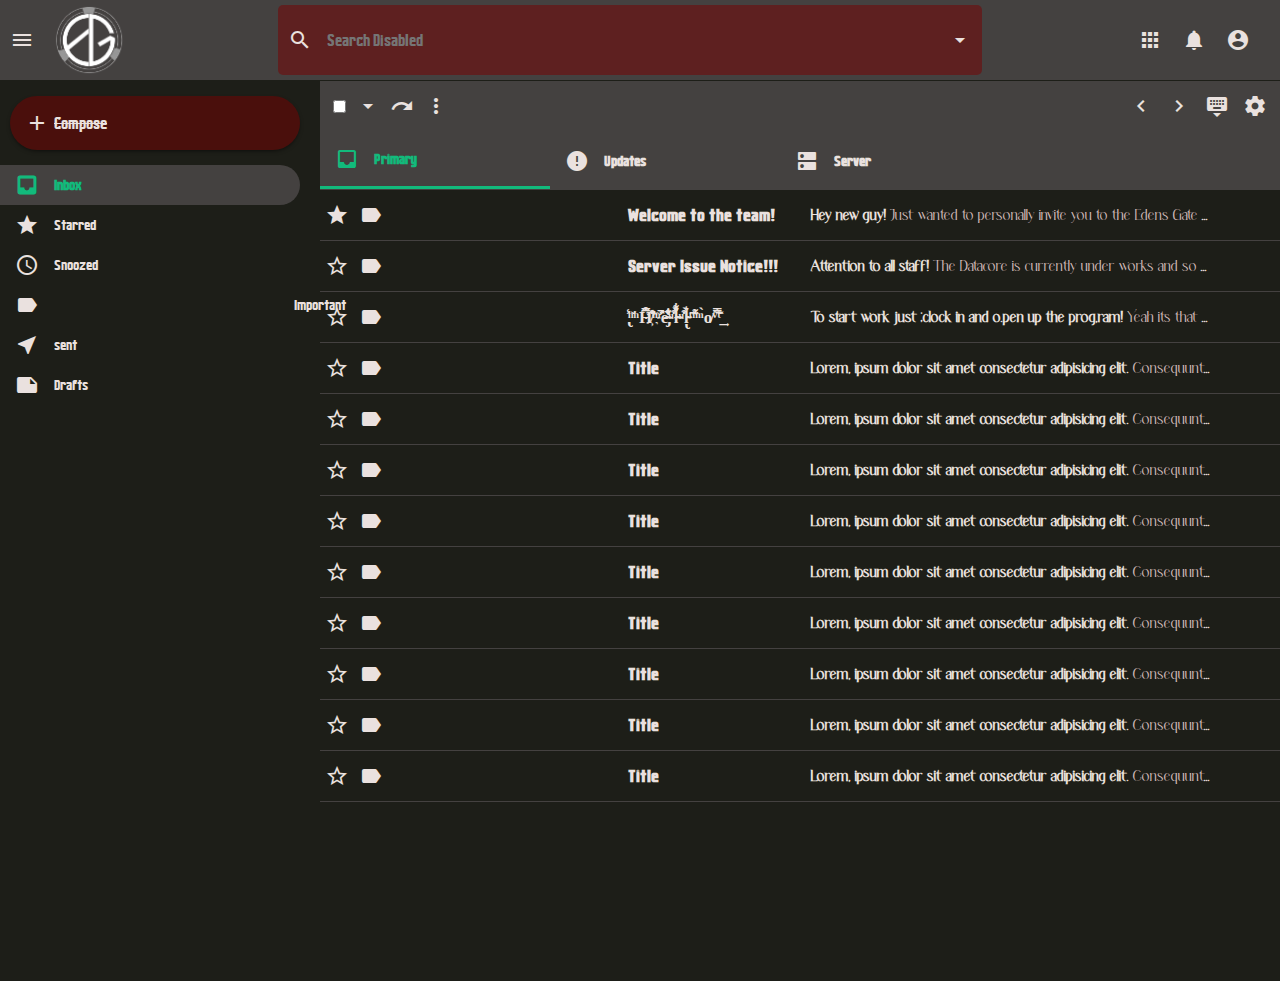
==== commit a04064df: "Updated emails, glitched email, added hidden text and cypher" ====
--- a/Email/index.html
+++ b/Email/index.html
@@ -11,7 +11,7 @@
     <link rel="icon" type="image/png" sizes="16x16" href="./assets/img//favicon-16x16.png">
     <link rel="manifest" href="./assets/img//site.webmanifest">
 </head>
-<body>
+<body oncopy="return false" oncut="return false" onpaste="return false" oncontextmenu="return false">
     <!-- Header Starts -->
     <div class="header">
         <div class="header_left">
@@ -102,7 +102,7 @@
 
         <!-- Email List Starts -->
         <div class="emailList_list">
-            <div class="emailRow welcome important starred">
+            <div class="emailRow welcome important starred primary_mail">
                 
                 <div class="emailRow_options">
                     <span class="material-icons"> star </span>
@@ -130,7 +130,7 @@
                 </div>
 
             </div>
-            <div class="emailRow system_error important sever_mail primary_mail">
+            <div class="emailRow system_error important sever_mail">
                 <div class="emailRow_options">
                     <span class="material-icons"> star_border </span>
                     <span class="material-icons"> label_important </span>
@@ -144,16 +144,16 @@
                 </div>
 
             </div>
-            <div class="emailRow">
-                <div class="emailRow_options">
-                    <span class="material-icons"> star_border </span>
-                    <span class="material-icons"> label_important </span>
-                </div>
-                <h3 class="emailRow_title">Title</h3>
-
-                <div class="emailRow_message">
-                    <h4>Lorem, ipsum dolor sit amet consectetur adipisicing elit. <span class="emailRow_desc">
-                        Consequuntur quos ipsa nihil non, voluptatem quasi quam sed voluptas magni explicabo nemo inventore debitis soluta temporibus, saepe, fugit iste similique? Ipsa?
+            <div class="emailRow primary_mail glitched">
+                <div class="emailRow_options">
+                    <span class="material-icons"> star_border </span>
+                    <span class="material-icons"> label_important </span>
+                </div>
+                <h3 class="emailRow_title">̢̾ͪ̌ͪ͘H͆̿͒҉̸̛͒̎͑ͫ͐͐̚̕̕ȅ̴̶̡͋̽̇͛̇̐ͧ͒l̴̴̶͑͛̍̀͋̽̇͛̇̐ͧ͒l̴̵̢͑͛̍̀ͭ̄ͥ͌͂̓ͫ̀o̸ͮ̿̐ͭ̂̌͢</h3>
+
+                <div class="emailRow_message">
+                    <h4>To start work just ;clock in and o.pen up the prog,ram! <span class="emailRow_desc">
+                        Yeah its that easy, theres nothing easier than working with us.
                     </span></h4>
                 </div>
 
@@ -357,6 +357,48 @@
             </div>
         </div>
         
+        <div class="glitched_email emailPage hidden">
+            <div class="emailRow_optionsopen">
+                <a href="./index.html"><span class="material-icons" > chevron_left </span></a>
+                <span class="material-icons" style="color: red; cursor: none;"> report </span>
+                <span class="material-icons"  style="color: red; cursor: none;"> delete </span>
+                <span class="border"> | </span>
+                <span class="material-icons"  style="color: red; cursor: none;"> mark_email_unread </span>
+                <span class="material-icons"  style="color: red; cursor: none;"> schedule </span>
+                <span class="material-icons"  style="color: red; cursor: none;"> add_task </span>
+                <span class="border"> | </span>
+                <span class="material-icons"  style="color: red; cursor: none;"> drive_file_move </span>
+                <span class="material-icons"  style="color: red; cursor: none;"> label </span>
+                <span class="material-icons"  style="color: red; cursor: none;"> more_vert </span>
+            </div>
+            <div class="email_body">
+                <div class="emailer">
+                    <img src="./assets/img/GE.png" alt="" class="emailer_img">
+                    <h2 class="emailer_name"> ƈǟʟɨ ǟɨֆʟɨռɢ </h2>
+                    <p class="emailer_email"><span class="delta">delta</span>@edensgate.co.uk</p>
+                </div>
+                <h1 class="email_title">Server Issue Notice!!!</h1>
+                <p class="email_text">Attention to all staff! <br><br>
+                    The Datacore is currently ̛͛ͦ̈́̑ͪC̄ͮͯ̒ͨͮ̑҉̷̵̢ͭ̄ͥ͌͂̓ͫ̀͡   o̸̸̢ͮ̿̐ͭ̂̌̾͛̇̏̓ͭ̌͢͢m̢̑̑̃̾͑ͪ̐ͩ̈́p̸͆͋ͯ͆̎ͪ̾̈͆̌̄r̄̀̂͌ͨ̀a̸̢̓̏̿͌ͯ̑̇̊̾͛̇̏̓ͭ̌͢͠m̵̸̢̑̑̃̾͑ͪ̐̈́̇̿̽̃́͛́ͣ̀ĩ̧̡͊ͯͨ̇̽͋̂́̑̍̋ͣͪ̿̀s̛͑̎͒̎͑ͫ͐͐̕̚̕̕ȅ̡̛ͧ̐̈́́͊̿d̓͋͜ and so the emails are missing ㅤㅤㅤㅤㅤㅤㅤㅤ along with other EG systems, please keep working as normal to the best of your abilities. <br>
+                    Any and all staff unable to fufil their duties please report to ̌̌̓ͨ̾Kͭ̎ͨͣ̓́² as he will be able to ∩uʇǝɐʇɥǝɹ ʎonɹ ɯoɹʇɐן ɔoıן in the meantime. <br>
+                    <br>
+                    I know this is a pain but we'll just have to get through it and it should be fixed soon hopefully. 
+                    All Managers I will be available on Line 7 for any and all convorsation, if it is serious please use Line 9 for <b>̴ͩͤ͑̏̿́̕F̈́̐ͣ̓͆͛ͧ̀̀͗̀̕ủ̷͗̓́̾͡n̈͗ͭ́͟ ONLY</b>. <br>
+                    <br>
+                    <br>
+                    Stay safe and keep up the good work.<br>
+                    <br>
+                    <br>
+                    ɎØɄⱤ ₴₳VłØɄⱤ,<br>
+                    - ₮ⱧɆ ₴ⱧɆ₱ⱧɆⱤĐ
+                </p>
+                <img src="./assets/img/translation.png" alt="Here you go Sam" style="height: 0;">
+                <p class="delta">Don't trust anyone. Read only my notes. I'll see you around.</p>
+                
+    
+            </div>
+        </div>
+        
         <!-- Email List Ends -->
         </div>
         
@@ -364,7 +406,27 @@
         <!-- Email List Endss -->
     </div>
     <!-- Main Body Ends -->
+
+    <script>
+        document.onkeydown = (e) => {
+    if (e.key == 123) {
+        e.preventDefault();
+    }
+    if (e.ctrlKey && e.shiftKey && e.key == 'I') {
+        e.preventDefault();
+    }
+    if (e.ctrlKey && e.shiftKey && e.key == 'C') {
+        e.preventDefault();
+    }
+    if (e.ctrlKey && e.shiftKey && e.key == 'J') {
+        e.preventDefault();
+    }
+    if (e.ctrlKey && e.key == 'U') {
+        e.preventDefault();
+    }
+};
+    </script>
 </body>
 
-,<script src="./assets/js/script.js"></script>
+<script src="./assets/js/script.js"></script>
 </html>--- a/Email/assets/css/style.css
+++ b/Email/assets/css/style.css
@@ -6,6 +6,11 @@
 @font-face {
     font-family: Cubadak;
     src: url(../fonts/Cubadak.ttf);
+}
+
+@font-face {
+    font-family: babymoto;
+    src: url(../fonts/babymoto_2019-04-13.otf);
 }
 
 p {
@@ -380,3 +385,8 @@
 .hidden {
     display: none;
 }
+
+.delta {
+    font-family: babymoto;
+    color: #25261e5a;
+}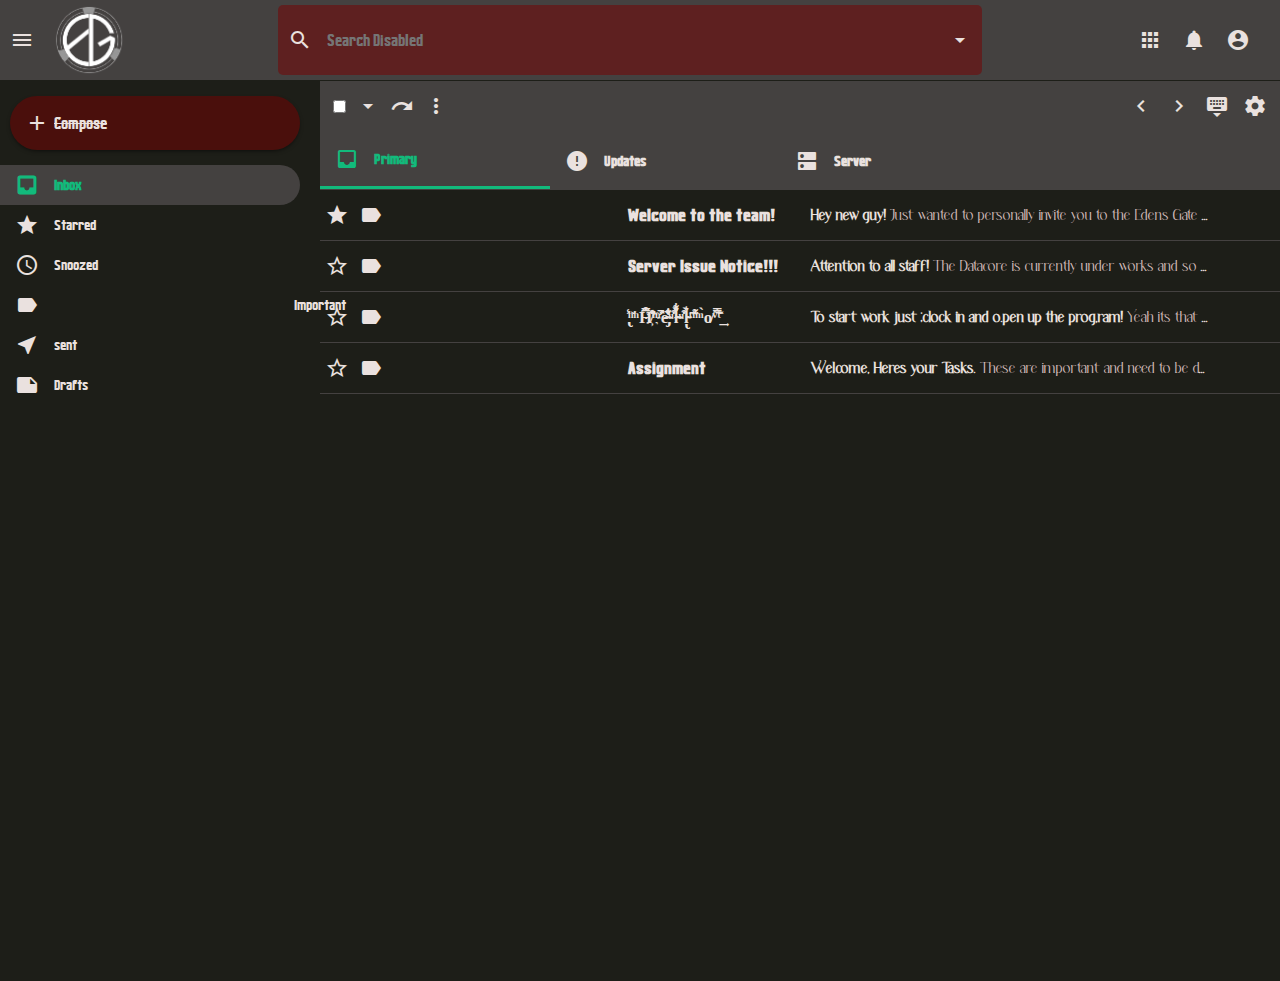
==== commit 67d65679: "Changed to multi page system, put text through cypher." ====
--- a/Email/index.html
+++ b/Email/index.html
@@ -17,7 +17,6 @@
         <div class="header_left">
             <span class="material-icons"> menu </span>
             <img src="./assets/img/logo-test.png" alt=""> 
-
         </div>
         <div class="header_middle">
             <span class="material-icons"> search </span>
@@ -31,7 +30,6 @@
         </div>
     </div>
     <!-- Header Ends -->
-
     <!-- Main Body Starts-->
     <div class="main_body">
         <!-- Sidebar Starts -->
@@ -62,9 +60,7 @@
                 <h3>Drafts</h3>
             </div>
         </div>
-
         <!-- Sidebar Ends -->
-
         <!-- Email List Starts -->
         <div class="emailList">
             <!-- Settings Starts -->
@@ -99,36 +95,30 @@
             </div>
         </div>
         <!-- Section Ends-->
-
         <!-- Email List Starts -->
         <div class="emailList_list">
             <div class="emailRow welcome important starred primary_mail">
-                
                 <div class="emailRow_options">
                     <span class="material-icons"> star </span>
                     <span class="material-icons"> label_important </span>
                 </div>
                 <h3 class="emailRow_title ">Welcome to the team!</h3>
-
                 <div class="emailRow_message">
                     <h4>Hey new guy!<span class="emailRow_desc">
                         Just wanted to personally invite you to the Edens Gate team, I'm Iman, Co-CEO of Edens Gate. I'm sure you'll do well in your new position here with the sales team, thats all, good luck!
                     </span></h4>
                 </div>
-
             </div>
-            <div class="emailRow sent">
+            <div class="emailRow sent idea">
                 <div class="emailRow_options">
                     <span class="material-icons"> star_border </span>
                 </div>
-                <h3 class="emailRow_title">hidden</h3>
-
+                <h3 class="emailRow_title">Easter Egg Idea</h3>
                 <div class="emailRow_message">
-                    <h4>Lorem, ipsum dolor sit amet consectetur adipisicing elit. <span class="emailRow_desc">
-                        Consequuntur quos ipsa nihil non, voluptatem quasi quam sed voluptas magni explicabo nemo inventore debitis soluta temporibus, saepe, fugit iste similique? Ipsa?
+                    <h4>Hey, i know I'm new but i have a cool idea. <span class="emailRow_desc">
+                        Dont get me wrong i have 0 knowledge about this kinda stuff in practice.
                     </span></h4>
                 </div>
-
             </div>
             <div class="emailRow system_error important sever_mail">
                 <div class="emailRow_options">
@@ -136,13 +126,11 @@
                     <span class="material-icons"> label_important </span>
                 </div>
                 <h3 class="emailRow_title">Server Issue Notice!!!</h3>
-
                 <div class="emailRow_message">
                     <h4>Attention to all staff!<span class="emailRow_desc">
                         The Datacore is currently under works and so the emails are missing some functionality along with other EG systems, please keep working as normal to the best of your abilities.
                     </span></h4>
                 </div>
-
             </div>
             <div class="emailRow primary_mail glitched">
                 <div class="emailRow_options">
@@ -150,283 +138,51 @@
                     <span class="material-icons"> label_important </span>
                 </div>
                 <h3 class="emailRow_title">̢̾ͪ̌ͪ͘H͆̿͒҉̸̛͒̎͑ͫ͐͐̚̕̕ȅ̴̶̡͋̽̇͛̇̐ͧ͒l̴̴̶͑͛̍̀͋̽̇͛̇̐ͧ͒l̴̵̢͑͛̍̀ͭ̄ͥ͌͂̓ͫ̀o̸ͮ̿̐ͭ̂̌͢</h3>
-
                 <div class="emailRow_message">
                     <h4>To start work just ;clock in and o.pen up the prog,ram! <span class="emailRow_desc">
                         Yeah its that easy, theres nothing easier than working with us.
                     </span></h4>
                 </div>
-
             </div>
-            <div class="emailRow">
+            <div class="emailRow primary_mail tasks">
                 <div class="emailRow_options">
                     <span class="material-icons"> star_border </span>
                     <span class="material-icons"> label_important </span>
                 </div>
-                <h3 class="emailRow_title">Title</h3>
-
+                <h3 class="emailRow_title">Assignment</h3>
                 <div class="emailRow_message">
-                    <h4>Lorem, ipsum dolor sit amet consectetur adipisicing elit. <span class="emailRow_desc">
-                        Consequuntur quos ipsa nihil non, voluptatem quasi quam sed voluptas magni explicabo nemo inventore debitis soluta temporibus, saepe, fugit iste similique? Ipsa?
+                    <h4>Welcome, Heres your Tasks. <span class="emailRow_desc">
+                        These are important and need to be done
                     </span></h4>
                 </div>
-
-            </div>
-            <div class="emailRow">
-                <div class="emailRow_options">
-                    <span class="material-icons"> star_border </span>
-                    <span class="material-icons"> label_important </span>
-                </div>
-                <h3 class="emailRow_title">Title</h3>
-
-                <div class="emailRow_message">
-                    <h4>Lorem, ipsum dolor sit amet consectetur adipisicing elit. <span class="emailRow_desc">
-                        Consequuntur quos ipsa nihil non, voluptatem quasi quam sed voluptas magni explicabo nemo inventore debitis soluta temporibus, saepe, fugit iste similique? Ipsa?
-                    </span></h4>
-                </div>
-
-            </div>
-            <div class="emailRow">
-                <div class="emailRow_options">
-                    <span class="material-icons"> star_border </span>
-                    <span class="material-icons"> label_important </span>
-                </div>
-                <h3 class="emailRow_title">Title</h3>
-
-                <div class="emailRow_message">
-                    <h4>Lorem, ipsum dolor sit amet consectetur adipisicing elit. <span class="emailRow_desc">
-                        Consequuntur quos ipsa nihil non, voluptatem quasi quam sed voluptas magni explicabo nemo inventore debitis soluta temporibus, saepe, fugit iste similique? Ipsa?
-                    </span></h4>
-                </div>
-
-            </div>
-            <div class="emailRow">
-                <div class="emailRow_options">
-                    <span class="material-icons"> star_border </span>
-                    <span class="material-icons"> label_important </span>
-                </div>
-                <h3 class="emailRow_title">Title</h3>
-
-                <div class="emailRow_message">
-                    <h4>Lorem, ipsum dolor sit amet consectetur adipisicing elit. <span class="emailRow_desc">
-                        Consequuntur quos ipsa nihil non, voluptatem quasi quam sed voluptas magni explicabo nemo inventore debitis soluta temporibus, saepe, fugit iste similique? Ipsa?
-                    </span></h4>
-                </div>
-
-            </div>
-            <div class="emailRow">
-                <div class="emailRow_options">
-                    <span class="material-icons"> star_border </span>
-                    <span class="material-icons"> label_important </span>
-                </div>
-                <h3 class="emailRow_title">Title</h3>
-
-                <div class="emailRow_message">
-                    <h4>Lorem, ipsum dolor sit amet consectetur adipisicing elit. <span class="emailRow_desc">
-                        Consequuntur quos ipsa nihil non, voluptatem quasi quam sed voluptas magni explicabo nemo inventore debitis soluta temporibus, saepe, fugit iste similique? Ipsa?
-                    </span></h4>
-                </div>
-
-            </div>
-            <div class="emailRow">
-                <div class="emailRow_options">
-                    <span class="material-icons"> star_border </span>
-                    <span class="material-icons"> label_important </span>
-                </div>
-                <h3 class="emailRow_title">Title</h3>
-
-                <div class="emailRow_message">
-                    <h4>Lorem, ipsum dolor sit amet consectetur adipisicing elit. <span class="emailRow_desc">
-                        Consequuntur quos ipsa nihil non, voluptatem quasi quam sed voluptas magni explicabo nemo inventore debitis soluta temporibus, saepe, fugit iste similique? Ipsa?
-                    </span></h4>
-                </div>
-
-            </div>
-            <div class="emailRow">
-                <div class="emailRow_options">
-                    <span class="material-icons"> star_border </span>
-                    <span class="material-icons"> label_important </span>
-                </div>
-                <h3 class="emailRow_title">Title</h3>
-
-                <div class="emailRow_message">
-                    <h4>Lorem, ipsum dolor sit amet consectetur adipisicing elit. <span class="emailRow_desc">
-                        Consequuntur quos ipsa nihil non, voluptatem quasi quam sed voluptas magni explicabo nemo inventore debitis soluta temporibus, saepe, fugit iste similique? Ipsa?
-                    </span></h4>
-                </div>
-
-            </div>
-            <div class="emailRow">
-                <div class="emailRow_options">
-                    <span class="material-icons"> star_border </span>
-                    <span class="material-icons"> label_important </span>
-                </div>
-                <h3 class="emailRow_title">Title</h3>
-
-                <div class="emailRow_message">
-                    <h4>Lorem, ipsum dolor sit amet consectetur adipisicing elit. <span class="emailRow_desc">
-                        Consequuntur quos ipsa nihil non, voluptatem quasi quam sed voluptas magni explicabo nemo inventore debitis soluta temporibus, saepe, fugit iste similique? Ipsa?
-                    </span></h4>
-                </div>
-
-            </div>
-            <div class="emailRow">
-                <div class="emailRow_options">
-                    <span class="material-icons"> star_border </span>
-                    <span class="material-icons"> label_important </span>
-                </div>
-                <h3 class="emailRow_title">Title</h3>
-
-                <div class="emailRow_message">
-                    <h4>Lorem, ipsum dolor sit amet consectetur adipisicing elit. <span class="emailRow_desc">
-                        Consequuntur quos ipsa nihil non, voluptatem quasi quam sed voluptas magni explicabo nemo inventore debitis soluta temporibus, saepe, fugit iste similique? Ipsa?
-                    </span></h4>
-                </div>
-
             </div>
         </div>
-
         <!-- Emails -->
-        <div class="welcome_email emailPage hidden">
-            <div class="emailRow_optionsopen">
-                <a href="./index.html"><span class="material-icons" > chevron_left </span></a>
-                <span class="material-icons"> report </span>
-                <span class="material-icons"> delete </span>
-                <span class="border"> | </span>
-                <span class="material-icons"> mark_email_unread </span>
-                <span class="material-icons"> schedule </span>
-                <span class="material-icons"> add_task </span>
-                <span class="border"> | </span>
-                <span class="material-icons"> drive_file_move </span>
-                <span class="material-icons"> label </span>
-                <span class="material-icons"> more_vert </span>
-            </div>
-            <div class="email_body">
-                <div class="emailer">
-                    <img src="./assets/img/logo-test.png" alt="" class="emailer_img">
-                    <h2 class="emailer_name"> Iman Jeppesen </h2>
-                    <p class="emailer_email">ij@edensgate.co.uk</p>
-                </div>
-                <h1 class="email_title">Welcome to the team!</h1>
-                <p class="email_text">Hey new guy! <br><br>
-                    Just wanted to personally invite you to the Edens Gate team, I'm Iman, Co-CEO of Edens Gate. <br>
-                    I'm sure you'll do well in your new position here with the sales team, thats all, good luck!
-                </p>
-                
-    
-            </div>
-        </div>
-
-        <div class="system_error_email emailPage hidden">
-            <div class="emailRow_optionsopen">
-                <a href="./index.html"><span class="material-icons" > chevron_left </span></a>
-                <span class="material-icons"> report </span>
-                <span class="material-icons"> delete </span>
-                <span class="border"> | </span>
-                <span class="material-icons"> mark_email_unread </span>
-                <span class="material-icons"> schedule </span>
-                <span class="material-icons"> add_task </span>
-                <span class="border"> | </span>
-                <span class="material-icons"> drive_file_move </span>
-                <span class="material-icons"> label </span>
-                <span class="material-icons"> more_vert </span>
-            </div>
-            <div class="email_body">
-                <div class="emailer">
-                    <img src="./assets/img/logo-test.png" alt="" class="emailer_img">
-                    <h2 class="emailer_name"> Cali Aisling </h2>
-                    <p class="emailer_email">cal@edensgate.co.uk</p>
-                </div>
-                <h1 class="email_title">Server Issue Notice!!!</h1>
-                <p class="email_text">Attention to all staff! <br><br>
-                    The Datacore is currently under works and so the emails are missing some functionality along with other EG systems, please keep working as normal to the best of your abilities. <br>
-                    Any and all staff unable to fufil their duties please report to K² as he will be able to give you something to do in the meantime. <br>
-                    <br>
-                    I know this is a pain but we'll just have to get through it and it should be fixed soon hopefully. 
-                    All Managers I will be available on Line 7 for any and all convorsation, if it is serious please use Line 9 in <b>EMERGENCIES ONLY</b>. <br>
-                    <br>
-                    <br>
-                    Stay safe and keep up the good work.<br>
-                    <br>
-                    <br>
-                    CEO & Technician,<br>
-                    - Cali
-                </p>
-                
-    
-            </div>
-        </div>
-        
-        <div class="glitched_email emailPage hidden">
-            <div class="emailRow_optionsopen">
-                <a href="./index.html"><span class="material-icons" > chevron_left </span></a>
-                <span class="material-icons" style="color: red; cursor: none;"> report </span>
-                <span class="material-icons"  style="color: red; cursor: none;"> delete </span>
-                <span class="border"> | </span>
-                <span class="material-icons"  style="color: red; cursor: none;"> mark_email_unread </span>
-                <span class="material-icons"  style="color: red; cursor: none;"> schedule </span>
-                <span class="material-icons"  style="color: red; cursor: none;"> add_task </span>
-                <span class="border"> | </span>
-                <span class="material-icons"  style="color: red; cursor: none;"> drive_file_move </span>
-                <span class="material-icons"  style="color: red; cursor: none;"> label </span>
-                <span class="material-icons"  style="color: red; cursor: none;"> more_vert </span>
-            </div>
-            <div class="email_body">
-                <div class="emailer">
-                    <img src="./assets/img/GE.png" alt="" class="emailer_img">
-                    <h2 class="emailer_name"> ƈǟʟɨ ǟɨֆʟɨռɢ </h2>
-                    <p class="emailer_email"><span class="delta">delta</span>@edensgate.co.uk</p>
-                </div>
-                <h1 class="email_title">Server Issue Notice!!!</h1>
-                <p class="email_text">Attention to all staff! <br><br>
-                    The Datacore is currently ̛͛ͦ̈́̑ͪC̄ͮͯ̒ͨͮ̑҉̷̵̢ͭ̄ͥ͌͂̓ͫ̀͡   o̸̸̢ͮ̿̐ͭ̂̌̾͛̇̏̓ͭ̌͢͢m̢̑̑̃̾͑ͪ̐ͩ̈́p̸͆͋ͯ͆̎ͪ̾̈͆̌̄r̄̀̂͌ͨ̀a̸̢̓̏̿͌ͯ̑̇̊̾͛̇̏̓ͭ̌͢͠m̵̸̢̑̑̃̾͑ͪ̐̈́̇̿̽̃́͛́ͣ̀ĩ̧̡͊ͯͨ̇̽͋̂́̑̍̋ͣͪ̿̀s̛͑̎͒̎͑ͫ͐͐̕̚̕̕ȅ̡̛ͧ̐̈́́͊̿d̓͋͜ and so the emails are missing ㅤㅤㅤㅤㅤㅤㅤㅤ along with other EG systems, please keep working as normal to the best of your abilities. <br>
-                    Any and all staff unable to fufil their duties please report to ̌̌̓ͨ̾Kͭ̎ͨͣ̓́² as he will be able to ∩uʇǝɐʇɥǝɹ ʎonɹ ɯoɹʇɐן ɔoıן in the meantime. <br>
-                    <br>
-                    I know this is a pain but we'll just have to get through it and it should be fixed soon hopefully. 
-                    All Managers I will be available on Line 7 for any and all convorsation, if it is serious please use Line 9 for <b>̴ͩͤ͑̏̿́̕F̈́̐ͣ̓͆͛ͧ̀̀͗̀̕ủ̷͗̓́̾͡n̈͗ͭ́͟ ONLY</b>. <br>
-                    <br>
-                    <br>
-                    Stay safe and keep up the good work.<br>
-                    <br>
-                    <br>
-                    ɎØɄⱤ ₴₳VłØɄⱤ,<br>
-                    - ₮ⱧɆ ₴ⱧɆ₱ⱧɆⱤĐ
-                </p>
-                <img src="./assets/img/translation.png" alt="Here you go Sam" style="height: 0;">
-                <p class="delta">Don't trust anyone. Read only my notes. I'll see you around.</p>
-                
-    
-            </div>
-        </div>
-        
+            
         <!-- Email List Ends -->
-        </div>
-        
-        
+        </div>   
         <!-- Email List Endss -->
     </div>
     <!-- Main Body Ends -->
-
     <script>
-        document.onkeydown = (e) => {
-    if (e.key == 123) {
-        e.preventDefault();
-    }
-    if (e.ctrlKey && e.shiftKey && e.key == 'I') {
-        e.preventDefault();
-    }
-    if (e.ctrlKey && e.shiftKey && e.key == 'C') {
-        e.preventDefault();
-    }
-    if (e.ctrlKey && e.shiftKey && e.key == 'J') {
-        e.preventDefault();
-    }
-    if (e.ctrlKey && e.key == 'U') {
-        e.preventDefault();
-    }
-};
-    </script>
+    document.onkeydown = (e) => {
+        if (e.key == 123) {
+            e.preventDefault();
+        }
+        if (e.ctrlKey && e.shiftKey && e.key == 'I') {
+            e.preventDefault();
+        }
+        if (e.ctrlKey && e.shiftKey && e.key == 'C') {
+            e.preventDefault();
+        }
+        if (e.ctrlKey && e.shiftKey && e.key == 'J') {
+            e.preventDefault();
+        }
+        if (e.ctrlKey && e.key == 'U') {
+            e.preventDefault();
+        }
+    };
+    </script> 
 </body>
-
 <script src="./assets/js/script.js"></script>
 </html>